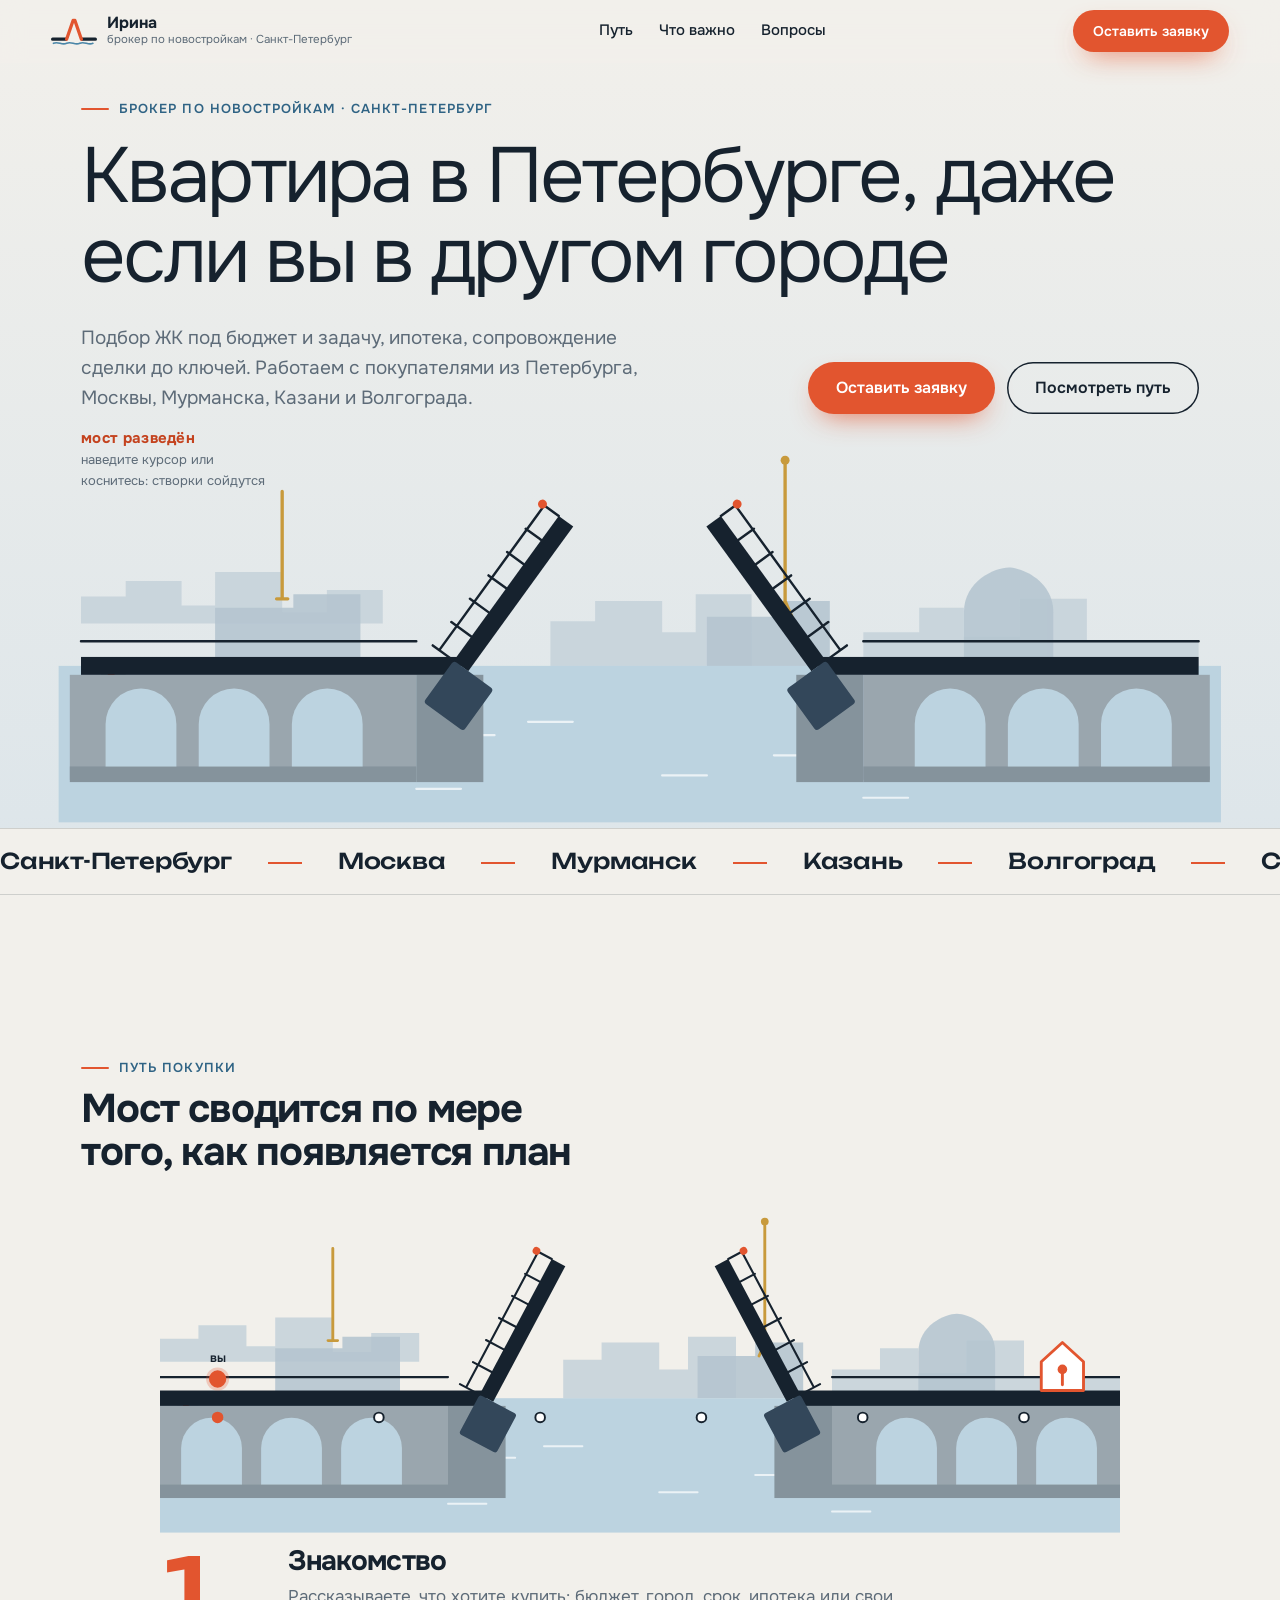
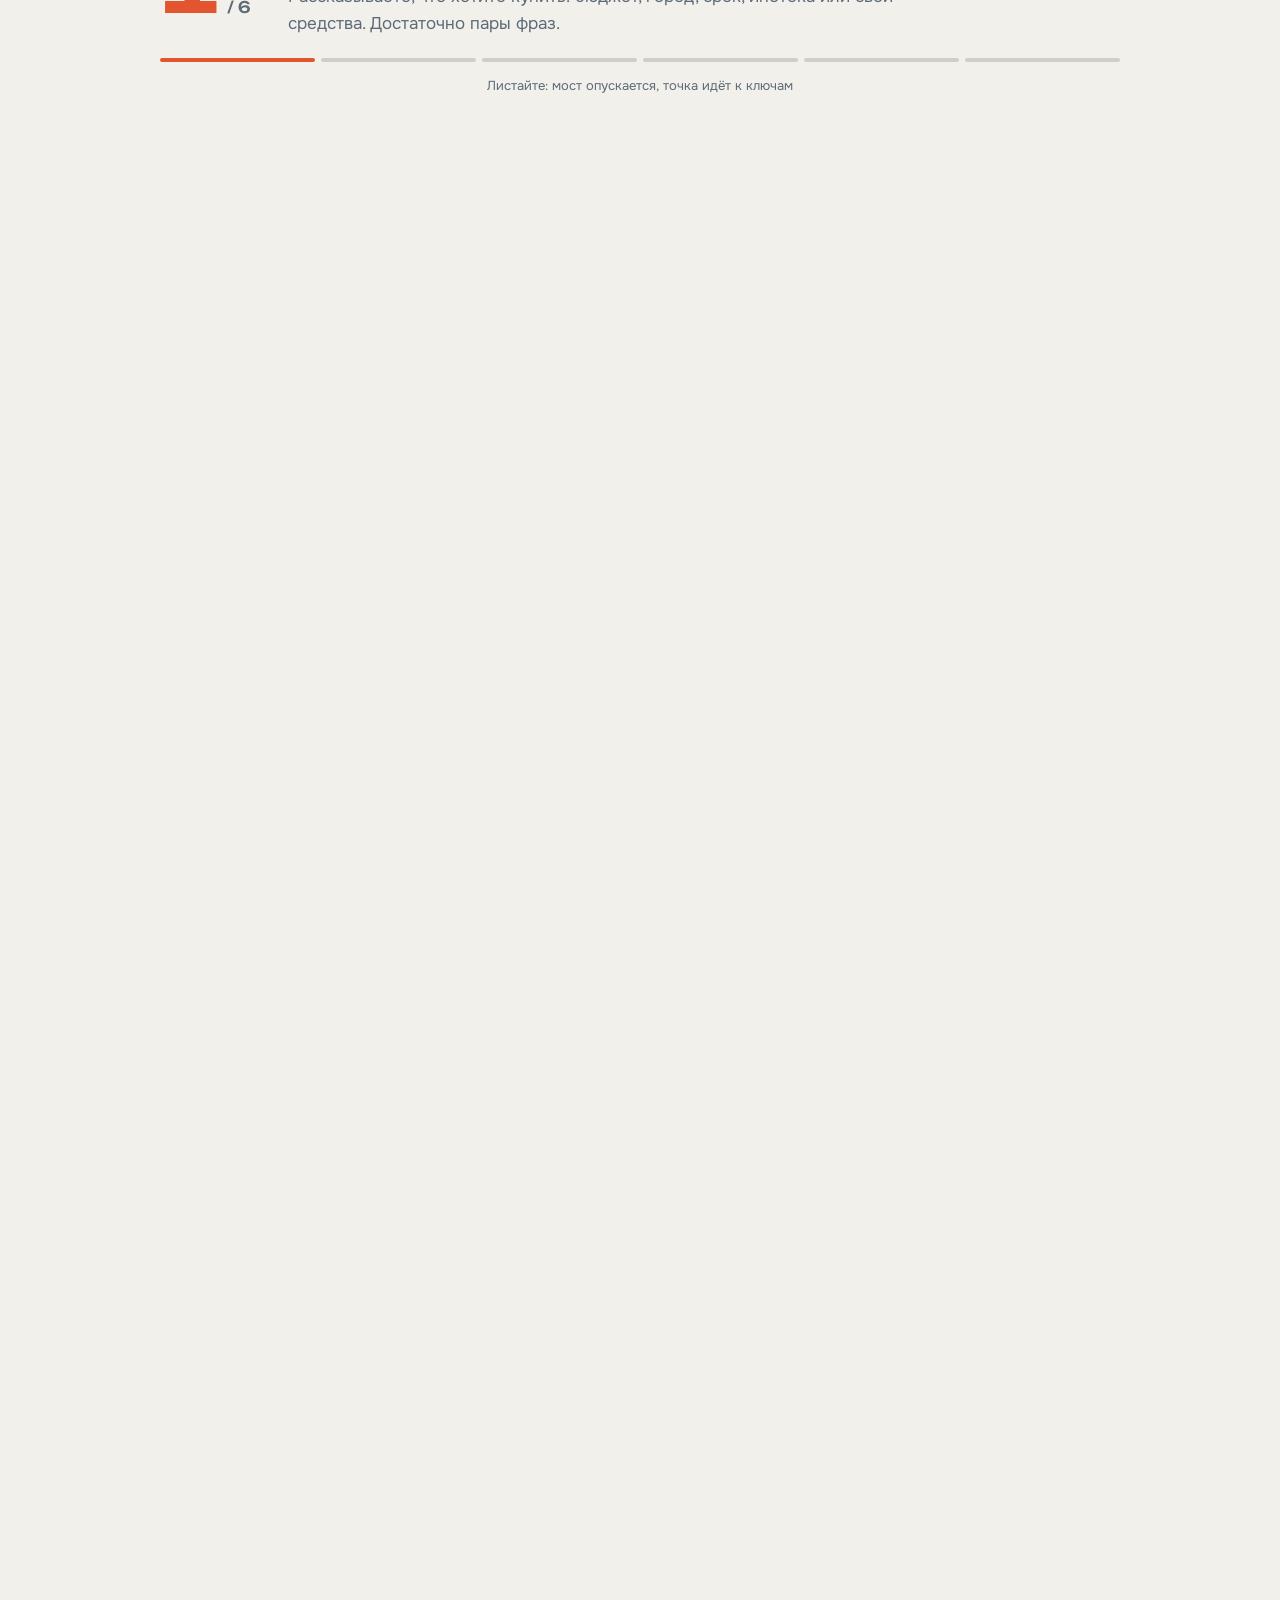
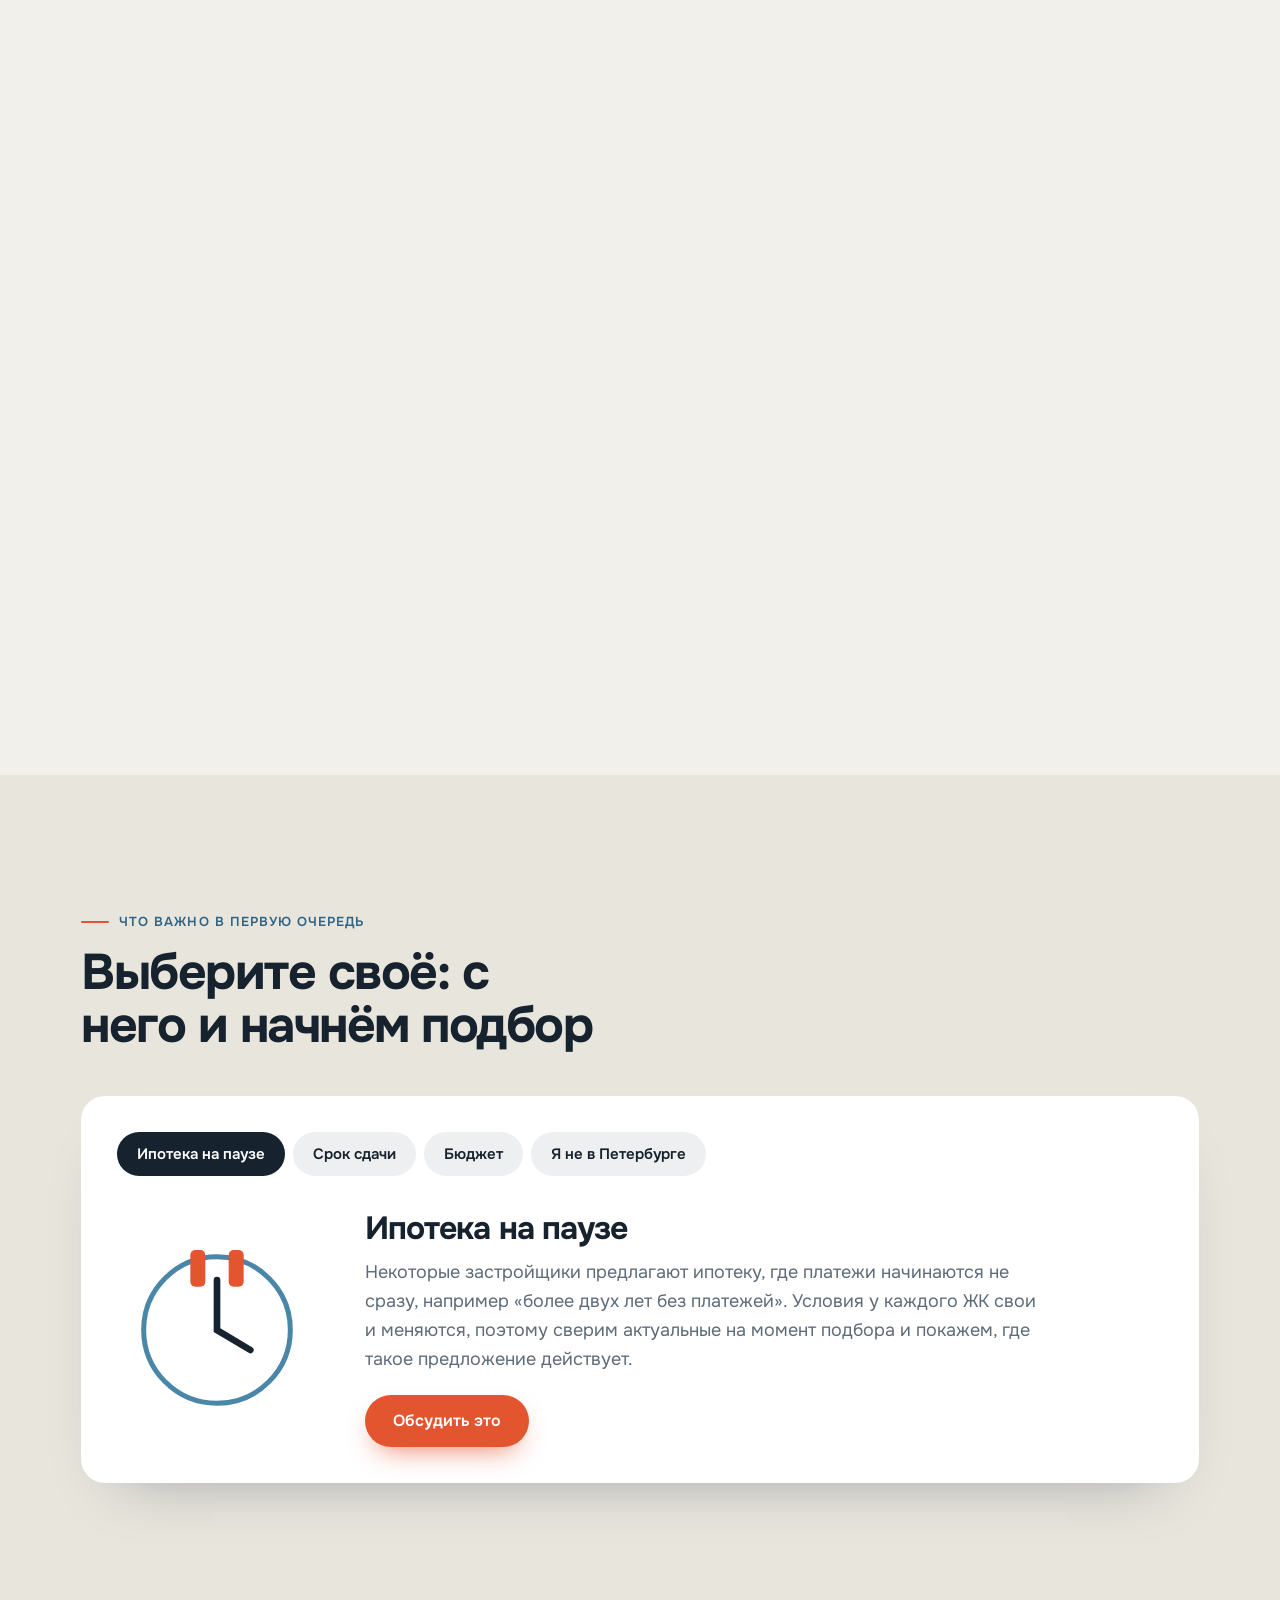
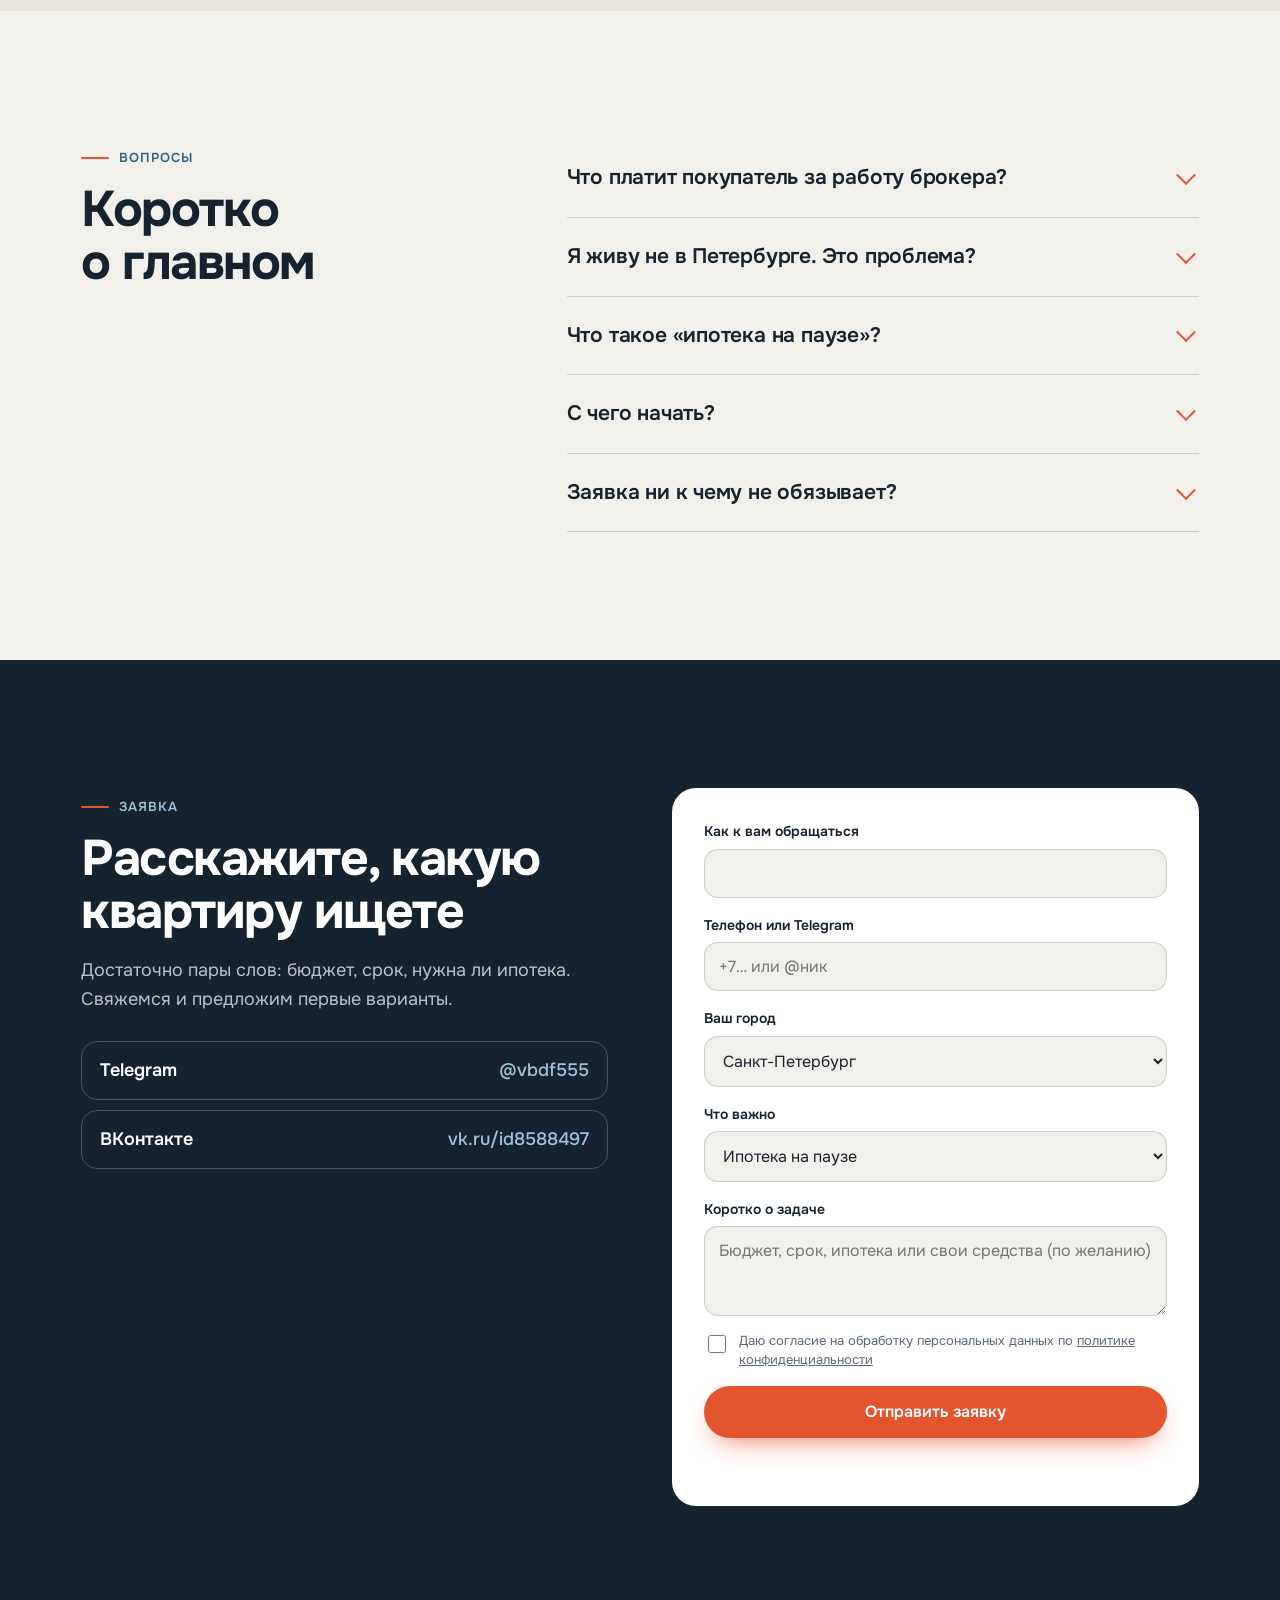
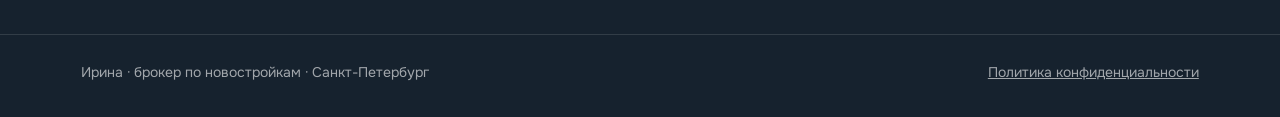
==== index.html @ a9c8e908 "Лендинг: брокер по новостройкам СПб, концепция разводного моста Co-Authored-By: Claude Sonnet 5.5 <n" ====
<!doctype html>
<html lang="ru">
<head>
<meta charset="utf-8">
<meta name="viewport" content="width=device-width, initial-scale=1">
<title>Новостройки Санкт-Петербурга: брокер для покупателей из любого города</title>
<meta name="description" content="Брокер по новостройкам Санкт-Петербурга. Подбор ЖК под бюджет и задачу, ипотека, сопровождение сделки до ключей. Для покупателей из Петербурга, Москвы, Мурманска, Казани и Волгограда.">
<meta property="og:type" content="website">
<meta property="og:title" content="Новостройка в Петербурге: мост от вашего города до ключей">
<meta property="og:description" content="Подбор ЖК, ипотека и сопровождение сделки для покупателей из любого города.">
<meta name="theme-color" content="#F2F0EB">
<link rel="icon" href="data:image/svg+xml,%3Csvg xmlns='http://www.w3.org/2000/svg' viewBox='0 0 64 64'%3E%3Crect width='64' height='64' rx='16' fill='%23F2F0EB'/%3E%3Cpath d='M6 44h14M44 44h14' stroke='%2316222E' stroke-width='5' stroke-linecap='round'/%3E%3Cpath d='M22 44L30 18M42 44L34 18' stroke='%23E2552F' stroke-width='5' stroke-linecap='round'/%3E%3C/svg%3E">
<link rel="preconnect" href="https://fonts.googleapis.com">
<link rel="preconnect" href="https://fonts.gstatic.com" crossorigin>
<link href="https://fonts.googleapis.com/css2?family=Onest:wght@300..800&family=Unbounded:wght@500..800&display=swap" rel="stylesheet">
<link rel="stylesheet" href="motion.css">
<link rel="stylesheet" href="styles.css">
<script src="motion.js" defer></script>
<script src="script.js" defer></script>
</head>
<body>
<a class="skip" href="#main">К содержимому</a>

<header class="bar" id="bar">
  <a class="logo" href="#top" aria-label="Наверх">
    <svg viewBox="0 0 56 36" aria-hidden="true"><path d="M2 28h16M38 28h16" stroke="#16222E" stroke-width="4" stroke-linecap="round"/><path d="M19 28L27 5M37 28L29 5" stroke="#E2552F" stroke-width="4" stroke-linecap="round"/><path d="M3 33c6-3 10 3 16 0s10 3 16 0 10 3 16 0" stroke="#4A86A8" stroke-width="2" fill="none" stroke-linecap="round"/></svg>
    <span>Ирина<small>брокер по новостройкам · Санкт-Петербург</small></span>
  </a>
  <nav class="nav" aria-label="Разделы">
    <a href="#path" data-roll>Путь</a>
    <a href="#pick" data-roll>Что важно</a>
    <a href="#faq" data-roll>Вопросы</a>
  </nav>
  <a class="btn btn--sm" href="#form" data-magnetic>Оставить заявку</a>
</header>

<main id="main">
<section class="hero" id="top">
  <div class="wrap">
    <span class="eyebrow">Брокер по новостройкам · Санкт-Петербург</span>
    <h1><span data-wave data-wave-min="360" data-wave-max="800" data-wave-radius="200">Квартира в Петербурге, даже если вы в другом городе</span></h1>
    <div class="hero__row">
      <p class="hero__sub">Подбор ЖК под бюджет и задачу, ипотека, сопровождение сделки до ключей. Работаем с покупателями из Петербурга, Москвы, Мурманска, Казани и Волгограда.</p>
      <div class="hero__cta">
        <a class="btn" href="#form" data-magnetic>Оставить заявку</a>
        <a class="btn btn--ghost" href="#path" data-magnetic>Посмотреть путь</a>
      </div>
    </div>
  </div>
  <figure class="stage wrap" id="heroFig">
    <svg id="heroBridge" viewBox="0 110 1000 360" role="img" aria-label="Разводной мост над Невой. Проведите курсором или коснитесь: створки сводятся."></svg>
    <figcaption><span id="heroCap">мост разведён</span><em>наведите курсор или коснитесь: створки сойдутся</em></figcaption>
  </figure>
  <div class="ticker" aria-hidden="true"><div class="ticker__t"><span>Санкт-Петербург</span><span>Москва</span><span>Мурманск</span><span>Казань</span><span>Волгоград</span><span>Санкт-Петербург</span><span>Москва</span><span>Мурманск</span><span>Казань</span><span>Волгоград</span><span>Санкт-Петербург</span><span>Москва</span><span>Мурманск</span><span>Казань</span><span>Волгоград</span></div></div>
</section>

<section class="scene" id="path" aria-labelledby="pathH">
  <div class="scene__pin">
    <div class="wrap scene__in">
      <div class="scene__top">
        <span class="eyebrow" data-scramble>Путь покупки</span>
        <h2 id="pathH">Мост сводится по мере того, как появляется план</h2>
      </div>
      <div class="scene__fig">
        <svg id="sceneBridge" viewBox="0 110 1000 360" role="img" aria-label="Разводной мост. По мере прокрутки створки опускаются, и точка переходит по мосту к дому на другом берегу."></svg>
      </div>
      <div class="scene__cap">
        <div class="scene__num"><b id="stN">1</b><span>/ 6</span></div>
        <div class="scene__txt" id="stTxt" aria-live="off">
          <h3 id="stT">Знакомство</h3>
          <p id="stP">Рассказываете, что хотите купить: бюджет, город, срок, ипотека или своими. Достаточно пары фраз.</p>
        </div>
        <div class="scene__bar" id="stBar" aria-hidden="true"><i></i><i></i><i></i><i></i><i></i><i></i></div>
      </div>
      <p class="scene__hint">Листайте: мост опускается, точка идёт к ключам</p>
    </div>
  </div>
  <ol class="sr" aria-label="Шаги по порядку">
    <li>Знакомство: бюджет, город, срок, ипотека или своими.</li>
    <li>Подбор ЖК под бюджет, срок сдачи и район.</li>
    <li>Условия: ипотека, предложения застройщиков, платёж.</li>
    <li>Бронирование выбранной квартиры.</li>
    <li>Сделка и регистрация.</li>
    <li>Ключи.</li>
  </ol>
</section>

<section class="sec pick" id="pick">
  <div class="wrap">
    <div class="sec__head" data-reveal>
      <span class="eyebrow">Что важно в первую очередь</span>
      <h2>Выберите своё: с него и начнём подбор</h2>
    </div>
    <div class="pick__box" data-reveal>
      <div class="pick__tabs" role="tablist" aria-label="Что важно">
        <button role="tab" data-k="ipo" aria-selected="true">Ипотека на паузе</button>
        <button role="tab" data-k="term" aria-selected="false">Срок сдачи</button>
        <button role="tab" data-k="budget" aria-selected="false">Бюджет</button>
        <button role="tab" data-k="city" aria-selected="false">Я не в Петербурге</button>
      </div>
      <div class="pick__body">
        <div class="pick__mark" aria-hidden="true"><svg viewBox="0 0 120 120" id="pickSvg"></svg></div>
        <div class="pick__txt">
          <h3 id="pkT"></h3>
          <p id="pkP"></p>
          <a class="btn" href="#form" id="pkBtn" data-magnetic>Обсудить это</a>
        </div>
      </div>
    </div>
  </div>
</section>

<section class="sec" id="faq">
  <div class="wrap faq">
    <div class="sec__head" data-reveal>
      <span class="eyebrow">Вопросы</span>
      <h2>Коротко о главном</h2>
    </div>
    <div class="faq__list" data-reveal>
      <details><summary>Что платит покупатель за работу брокера?</summary><p>Услуги брокера для покупателя не оплачиваются: за них платить не нужно.</p></details>
      <details><summary>Я живу не в Петербурге. Это проблема?</summary><p>Нет. Среди покупателей есть жители Москвы, Мурманска, Казани и Волгограда. Что можно сделать дистанционно, а что потребует поездки, обсудим при знакомстве.</p></details>
      <details><summary>Что такое «ипотека на паузе»?</summary><p>Предложение застройщика, при котором платежи по ипотеке начинаются не сразу, например «более двух лет без платежей». Условия у каждого ЖК свои и меняются, поэтому актуальные уточняем на момент подбора.</p></details>
      <details><summary>С чего начать?</summary><p>Оставьте заявку ниже или напишите в Telegram: бюджет, город, срок, нужна ли ипотека. Этого достаточно, чтобы предложить первые варианты.</p></details>
      <details><summary>Заявка ни к чему не обязывает?</summary><p>Нет. Это разговор о вашей задаче, а не договор.</p></details>
    </div>
  </div>
</section>

<section class="sec form" id="form">
  <div class="wrap form__box">
    <div data-reveal>
      <span class="eyebrow">Заявка</span>
      <h2 style="margin:14px 0 18px">Расскажите, какую квартиру ищете</h2>
      <p style="color:var(--mute)">Достаточно пары слов: бюджет, срок, нужна ли ипотека. Свяжемся и предложим первые варианты.</p>
      <ul class="links">
        <li><a href="https://t.me/vbdf555" target="_blank" rel="noopener">Telegram <span>@vbdf555</span></a></li>
        <li><a href="https://vk.ru/id8588497" target="_blank" rel="noopener">ВКонтакте <span>vk.ru/id8588497</span></a></li>
      </ul>
    </div>
    <form class="fm" id="leadForm" novalidate data-reveal>
      <label>Как к вам обращаться<input type="text" name="name" autocomplete="name" required></label>
      <label>Телефон или Telegram<input type="text" name="contact" autocomplete="tel" required placeholder="+7… или @ник"></label>
      <label>Ваш город
        <select name="city" id="city">
          <option>Санкт-Петербург</option><option>Москва</option><option>Мурманск</option><option>Казань</option><option>Волгоград</option><option>Другой город</option>
        </select>
      </label>
      <label>Что важно
        <select name="topic" id="topic">
          <option value="ipo">Ипотека на паузе</option>
          <option value="term">Срок сдачи</option>
          <option value="budget">Бюджет</option>
          <option value="city">Я не в Петербурге</option>
          <option value="other">Пока не знаю, нужен совет</option>
        </select>
      </label>
      <label>Коротко о задаче<textarea name="comment" placeholder="Бюджет, срок, ипотека или свои средства (по желанию)"></textarea></label>
      <input class="hp" type="text" name="_gotcha" tabindex="-1" autocomplete="off" aria-hidden="true">
      <label class="agree"><input type="checkbox" name="consent" id="consent"><span>Даю согласие на обработку персональных данных по <a href="privacy.html" target="_blank" rel="noopener">политике конфиденциальности</a></span></label>
      <button class="btn" type="submit" data-magnetic>Отправить заявку</button>
      <p class="fm__msg" id="msg" role="status" aria-live="polite"></p>
    </form>
  </div>
</section>
</main>

<footer>
  <div class="wrap">
    <span>Ирина · брокер по новостройкам · Санкт-Петербург</span>
    <span><a href="privacy.html">Политика конфиденциальности</a></span>
  </div>
</footer>
</body>
</html>
---- motion.css ----
/* motion-kit: токены и стили эффектов. Светлая тема. Цвета переопределять под бренд клиента. */
:root{
  /* пружины: "stiffness damping" (из designbookmark motion studies) */
  --spring-follow:900 50;
  --spring-settle:280 22;
  --spring-soft:260 24;
  --spring-lead:620 36;
  --spring-trail:190 19;
  --spring-pop:520 16;
  --spring-fade:420 32;
  --stagger:45;               /* мс между элементами */

  /* бренд: менять под клиента */
  --mk-bg:#fafaf7;
  --mk-surface:#fff;
  --mk-text:#16181d;
  --mk-muted:#6b7280;
  --mk-accent:#e4572e;
  --mk-on-accent:#fff;
  --mk-fill:rgba(22,24,29,.06);

  --mk-r-pill:999px;
  --mk-r-card:24px;
  --mk-ease-out:cubic-bezier(.22,1,.36,1);   /* для CSS-переходов, где пружина избыточна */
}

/* reveal: класс mk-reveal ставит JS, без JS элементы видны */
.mk-on .mk-reveal{opacity:0;transform:translate3d(0,22px,0);transition:opacity .7s var(--mk-ease-out),transform .8s var(--mk-ease-out);transition-delay:var(--d,0ms)}
.mk-on .mk-reveal.mk-in{opacity:1;transform:none}

/* magnetic: будем двигать только transform */
[data-magnetic]{will-change:transform}

/* roll: две копии буквы, верхняя уезжает, нижняя заезжает */
.mk-roll{display:inline-flex;overflow:hidden;line-height:1.15;vertical-align:bottom}
.mk-roll__c{display:inline-block;position:relative;height:1.15em;overflow:hidden}
.mk-roll__c>span{display:block;transition:transform .5s var(--mk-ease-out);transition-delay:calc(var(--i)*14ms)}
.mk-roll__c>span+span{position:absolute;inset:0;transform:translateY(110%)}
.mk-roll:hover .mk-roll__c>span:first-child,.mk-roll:focus-visible .mk-roll__c>span:first-child{transform:translateY(-110%)}
.mk-roll:hover .mk-roll__c>span+span,.mk-roll:focus-visible .mk-roll__c>span+span{transform:none}

/* pill: резиновый хайлайт */
.mk-pill{position:relative;display:inline-flex;gap:2px;padding:4px;border-radius:var(--mk-r-pill);background:var(--mk-fill)}
.mk-pill__hl{position:absolute;top:4px;bottom:4px;left:0;border-radius:var(--mk-r-pill);background:var(--mk-surface);box-shadow:0 1px 3px rgba(22,24,29,.12);pointer-events:none;will-change:transform,width}
.mk-pill [data-pill-item]{position:relative;z-index:1;padding:9px 18px;border:0;background:none;border-radius:var(--mk-r-pill);font:inherit;font-weight:500;color:var(--mk-muted);cursor:pointer;transition:color .2s}
.mk-pill [data-pill-item].is-active{color:var(--mk-text)}

@media (prefers-reduced-motion:reduce){
  .mk-on .mk-reveal{opacity:1;transform:none;transition:none}
  .mk-roll__c>span{transition:none}
}
---- styles.css ----
:root{
  --paper:#F2F0EB;--paper2:#E8E5DD;--fog:#DCE5EA;
  --ink:#16222E;--mute:#5D6B78;--river:#4A86A8;--river-d:#2F6384;--lamp:#E2552F;--lamp-d:#C4431F;--line:rgba(22,34,46,.16);--white:#fff;
  --ff-d:'Unbounded','Onest',system-ui,sans-serif;--ff-t:'Onest',system-ui,-apple-system,'Segoe UI',Arial,sans-serif;
  --r:24px;--gut:clamp(16px,4vw,56px);--max:1220px;
  --mk-bg:var(--paper);--mk-surface:#fff;--mk-text:var(--ink);--mk-muted:var(--mute);--mk-accent:var(--lamp);--mk-on-accent:#fff;--mk-fill:rgba(22,34,46,.07);
}
*{box-sizing:border-box}
html{scroll-behavior:auto;-webkit-text-size-adjust:100%}
body{margin:0;background:var(--paper);color:var(--ink);font:400 clamp(16px,1vw + 12px,18px)/1.6 var(--ff-t);overflow-x:hidden}
img,svg{max-width:100%}
a{color:inherit}
h1,h2,h3{font-family:var(--ff-t);font-weight:700;letter-spacing:-.03em;line-height:1.06;margin:0;text-wrap:balance;overflow-wrap:anywhere}
h2{font-size:clamp(27px,4.2vw,50px)}
p{margin:0}
.wrap{max-width:var(--max);margin:0 auto;padding:0 var(--gut)}
.eyebrow{font-size:13px;font-weight:600;letter-spacing:.08em;text-transform:uppercase;color:var(--river-d);display:inline-flex;gap:10px;align-items:center}
.eyebrow::before{content:'';width:28px;height:2px;background:var(--lamp);border-radius:2px}
.skip{position:absolute;left:-999px}.skip:focus{left:8px;top:8px;background:#fff;padding:8px 12px;z-index:99}
:focus-visible{outline:3px solid var(--river);outline-offset:3px;border-radius:6px}
.sr{position:absolute;width:1px;height:1px;overflow:hidden;clip:rect(0 0 0 0);white-space:nowrap}

.bar{position:fixed;inset:0 0 auto 0;z-index:50;display:flex;align-items:center;justify-content:space-between;gap:16px;padding:10px var(--gut);background:rgba(242,240,235,.88);backdrop-filter:blur(12px);-webkit-backdrop-filter:blur(12px);border-bottom:1px solid transparent;transition:border-color .3s}
.bar.show{border-color:var(--line)}
.logo{display:flex;align-items:center;gap:10px;text-decoration:none;line-height:1.1;min-width:0}
.logo svg{width:46px;height:30px;flex:none}
.logo span{font-weight:700;font-size:16px;letter-spacing:-.01em}
.logo small{display:block;font:400 11.5px/1.3 var(--ff-t);color:var(--mute);letter-spacing:0;margin-top:2px}
.nav{display:flex;gap:26px;font-weight:500;font-size:15px}
.nav a{text-decoration:none}
.btn{display:inline-flex;align-items:center;justify-content:center;gap:10px;min-height:52px;padding:0 28px;border:0;border-radius:99px;background:var(--lamp);color:#fff;font:600 16px/1 var(--ff-t);text-decoration:none;cursor:pointer;box-shadow:0 12px 28px -12px rgba(226,85,47,.85);transition:background .2s}
.btn:hover{background:var(--lamp-d)}
.btn--ghost{background:transparent;color:var(--ink);box-shadow:inset 0 0 0 1.5px var(--ink)}
.btn--ghost:hover{background:var(--ink);color:#fff}
.btn--sm{min-height:42px;padding:0 20px;font-size:14px}

/* hero */
.hero{padding:clamp(84px,10vh,110px) 0 0;position:relative;background:linear-gradient(180deg,var(--paper) 0%,var(--fog) 100%)}
.hero h1{font-size:clamp(34px,6.1vw,84px);margin:18px 0 0;font-weight:500;line-height:1.02;letter-spacing:-.04em;max-width:15em}
.hero__row{display:grid;grid-template-columns:1.2fr 1fr;gap:clamp(20px,4vw,56px);align-items:end;margin-top:26px}
.hero__sub{color:var(--mute);font-size:clamp(16px,1.1vw + 10px,19px);max-width:34em}
.hero__cta{display:flex;flex-wrap:wrap;gap:12px;justify-content:flex-end}
.stage{margin:6px auto 0;position:relative;touch-action:pan-y;padding-bottom:6px}
.stage svg{width:100%;height:auto;display:block;overflow:visible}
.stage figcaption{position:absolute;left:var(--gut);top:6px;font-size:13px;color:var(--mute);max-width:15em}
.stage figcaption span{display:block;font-weight:700;font-size:15px;color:var(--lamp-d);letter-spacing:.02em}
.stage figcaption em{font-style:normal}
.ticker{border-block:1px solid var(--line);overflow:hidden;white-space:nowrap;background:var(--paper)}
.ticker__t{display:inline-flex;gap:36px;padding:15px 0;animation:tick 40s linear infinite;font-family:var(--ff-d);font-weight:500;font-size:clamp(15px,1.7vw,22px);letter-spacing:-.01em}
.ticker__t span::after{content:'';display:inline-block;width:34px;height:2px;margin-left:36px;vertical-align:middle;background:var(--lamp)}
@keyframes tick{to{transform:translateX(-33.3333%)}}

/* bridge svg */
.sky{fill:none}
.skyline{fill:#C5D2DA;opacity:.85}
.skyline--b{fill:#B3C4CF}
.spire{fill:none;stroke:#C89A3C;stroke-width:3;stroke-linecap:round}
.water{fill:#BCD3E0}
.wave{fill:none;stroke:#fff;stroke-width:2;stroke-linecap:round;stroke-dasharray:40 90;opacity:.7;animation:wv 9s linear infinite}
.wave:nth-of-type(2n){animation-duration:13s;animation-direction:reverse}
@keyframes wv{to{stroke-dashoffset:-260}}
.stone{fill:#9AA6AE}.stone2{fill:#85939C}
.arch{fill:#BCD3E0}
.deck{fill:var(--ink)}
.truss{stroke:var(--ink);stroke-width:2.2;fill:none;stroke-linecap:round}
.cw{fill:#33475A}
.lampd{fill:var(--lamp)}
.boat{animation:sail 38s linear infinite}
@keyframes sail{from{transform:translateX(-140px)}to{transform:translateX(1160px)}}
.tick-d{fill:#fff;stroke:var(--ink);stroke-width:2}
.tick-d.on{fill:var(--lamp);stroke:var(--lamp)}
.you text{font:600 13px var(--ff-t);fill:var(--ink)}
.pulse{fill:var(--lamp);opacity:.25;transform-box:fill-box;transform-origin:center;animation:pl 2.4s ease-out infinite}
@keyframes pl{from{transform:scale(.6);opacity:.45}to{transform:scale(2.2);opacity:0}}

/* scene */
.scene{height:520vh;position:relative}
.scene__pin{position:sticky;top:0;height:100vh;height:100svh;display:flex;align-items:center;padding-top:56px}
.scene__in{display:flex;flex-direction:column;gap:clamp(8px,1.6vh,18px);width:100%;max-height:100%}
.scene__top h2{margin-top:10px;font-size:clamp(22px,3.3vw,40px);max-width:20em}
.scene__fig{width:100%;max-width:960px;margin:0 auto}
.scene__fig svg{width:100%;height:auto;max-height:42vh;display:block}
.scene__cap{display:grid;grid-template-columns:auto 1fr;gap:6px clamp(16px,3vw,40px);align-items:start;max-width:960px;margin:0 auto;width:100%}
.scene__num{font-family:var(--ff-d);font-weight:700;font-size:clamp(40px,6vw,76px);line-height:1;color:var(--lamp);display:flex;align-items:baseline;gap:8px;font-variant-numeric:tabular-nums}
.scene__num span{font-size:16px;color:var(--mute);font-weight:500}
.scene__txt{min-height:5.8em;transition:opacity .25s,transform .25s}
.scene__txt.sw{opacity:0;transform:translateY(8px)}
.scene__txt h3{font-size:clamp(20px,2.3vw,28px);margin-bottom:6px}
.scene__txt p{color:var(--mute);max-width:36em;font-size:clamp(15px,1vw + 10px,17px)}
.scene__bar{grid-column:1/-1;display:grid;grid-template-columns:repeat(6,1fr);gap:6px}
.scene__bar i{height:4px;border-radius:4px;background:var(--line);transition:background .3s}
.scene__bar i.on{background:var(--lamp)}
.scene__hint{text-align:center;font-size:13px;color:var(--mute)}
.scene.static{height:auto}.scene.static .scene__pin{position:static;height:auto;padding:80px 0}

/* sections */
.sec{padding:clamp(64px,10vw,130px) 0}
.sec__head{margin-bottom:clamp(24px,4vw,44px)}
.sec__head h2{margin-top:14px;max-width:18em}
.pick{background:var(--paper2)}
.pick__box{background:#fff;border-radius:var(--r);padding:clamp(18px,3vw,36px);box-shadow:0 30px 60px -40px rgba(22,34,46,.4)}
.pick__tabs{display:flex;flex-wrap:wrap;gap:8px}
.pick__tabs button{font:600 15px var(--ff-t);padding:12px 20px;border-radius:99px;border:0;background:var(--mk-fill);color:var(--ink);cursor:pointer;min-height:44px}
.pick__tabs button{transition:background .25s,color .25s}.pick__tabs button:hover{background:rgba(22,34,46,.13)}.pick__tabs button[aria-selected="true"]{color:#fff;background:var(--ink)}
.pick__body{display:grid;grid-template-columns:200px 1fr;gap:clamp(18px,4vw,48px);align-items:center;margin-top:clamp(20px,3vw,36px)}
.pick__mark svg{width:100%;height:auto;display:block}
.pick__txt h3{font-size:clamp(22px,2.6vw,32px);margin-bottom:12px}
.pick__txt p{color:var(--mute);max-width:38em;margin-bottom:22px}
.pick__txt.sw{animation:swp .5s var(--mk-ease-out,ease)}
@keyframes swp{from{opacity:0;transform:translateY(10px)}to{opacity:1;transform:none}}
.faq{display:grid;grid-template-columns:.8fr 1.2fr;gap:clamp(20px,5vw,72px)}
.faq__list details{border-bottom:1px solid var(--line);padding:6px 0}
.faq__list summary{cursor:pointer;font-weight:600;font-size:clamp(17px,1.3vw + 10px,21px);padding:16px 36px 16px 0;list-style:none;position:relative;letter-spacing:-.01em}
.faq__list summary::-webkit-details-marker{display:none}
.faq__list summary::after{content:'';position:absolute;right:6px;top:50%;width:12px;height:12px;border-right:2.5px solid var(--lamp);border-bottom:2.5px solid var(--lamp);transform:translateY(-70%) rotate(45deg);transition:transform .3s}
.faq__list details[open] summary::after{transform:translateY(-30%) rotate(-135deg)}
.faq__list p{color:var(--mute);padding:0 0 18px;max-width:38em}
.form{background:var(--ink);color:#fff;position:relative}
.form .eyebrow{color:#9CC4DB}
.form__box{display:grid;grid-template-columns:1fr 1fr;gap:clamp(24px,5vw,72px);align-items:start}
.form h2{color:#fff}
.form p{color:rgba(255,255,255,.72)!important}
.links{list-style:none;margin:28px 0 0;padding:0;display:grid;gap:10px}
.links a{display:flex;justify-content:space-between;gap:12px;padding:14px 18px;border:1px solid rgba(255,255,255,.22);border-radius:16px;text-decoration:none;font-weight:600;transition:background .2s}
.links a:hover{background:rgba(255,255,255,.08)}
.links span{color:#9CC4DB;font-weight:500;overflow-wrap:anywhere}
.fm{background:#fff;color:var(--ink);border-radius:var(--r);padding:clamp(18px,3vw,32px);display:grid;gap:16px}
.fm label{display:grid;gap:6px;font-weight:600;font-size:14px}
.fm input[type=text],.fm select,.fm textarea{font:400 16px var(--ff-t);padding:13px 14px;border:1.5px solid var(--line);border-radius:14px;background:var(--paper);color:var(--ink);width:100%;min-height:48px}
.fm textarea{min-height:90px;resize:vertical}
.fm input:focus,.fm select:focus,.fm textarea:focus{outline:3px solid rgba(74,134,168,.45);border-color:var(--river)}
.hp{position:absolute;left:-9999px;opacity:0;height:0;width:0}
.fm .agree{display:flex;gap:10px;align-items:flex-start;font-weight:400;font-size:13px;color:var(--mute);line-height:1.45}
.fm .agree input{margin-top:3px;width:18px;height:18px;flex:none;accent-color:var(--lamp)}
.fm__msg{font-size:14px;color:var(--river-d);min-height:1.4em}
.fm__msg a{color:var(--lamp-d);font-weight:600}
footer{background:var(--ink);color:rgba(255,255,255,.6);padding:26px 0 34px;font-size:14px;border-top:1px solid rgba(255,255,255,.12)}
footer .wrap{display:flex;flex-wrap:wrap;gap:12px;justify-content:space-between}

@media (max-width:860px){
  .nav{display:none}
  .hero__row{grid-template-columns:1fr}
  .hero__cta{justify-content:flex-start}
  .stage figcaption{position:static;padding:10px var(--gut) 0;max-width:none}
  .faq,.form__box{grid-template-columns:1fr}
  .pick__body{grid-template-columns:1fr}
  .pick__mark{max-width:110px}
  .logo small{display:none}
  .scene__fig svg{max-height:34vh}
  .scene__cap{grid-template-columns:1fr}
  .scene__num{font-size:34px}
  .scene__hint{display:none}
}
@media (max-width:480px){.btn{padding:0 20px}.bar .btn--sm{padding:0 14px}}
@media (prefers-reduced-motion:reduce){
  .ticker__t,.wave,.boat,.pulse{animation:none}
}
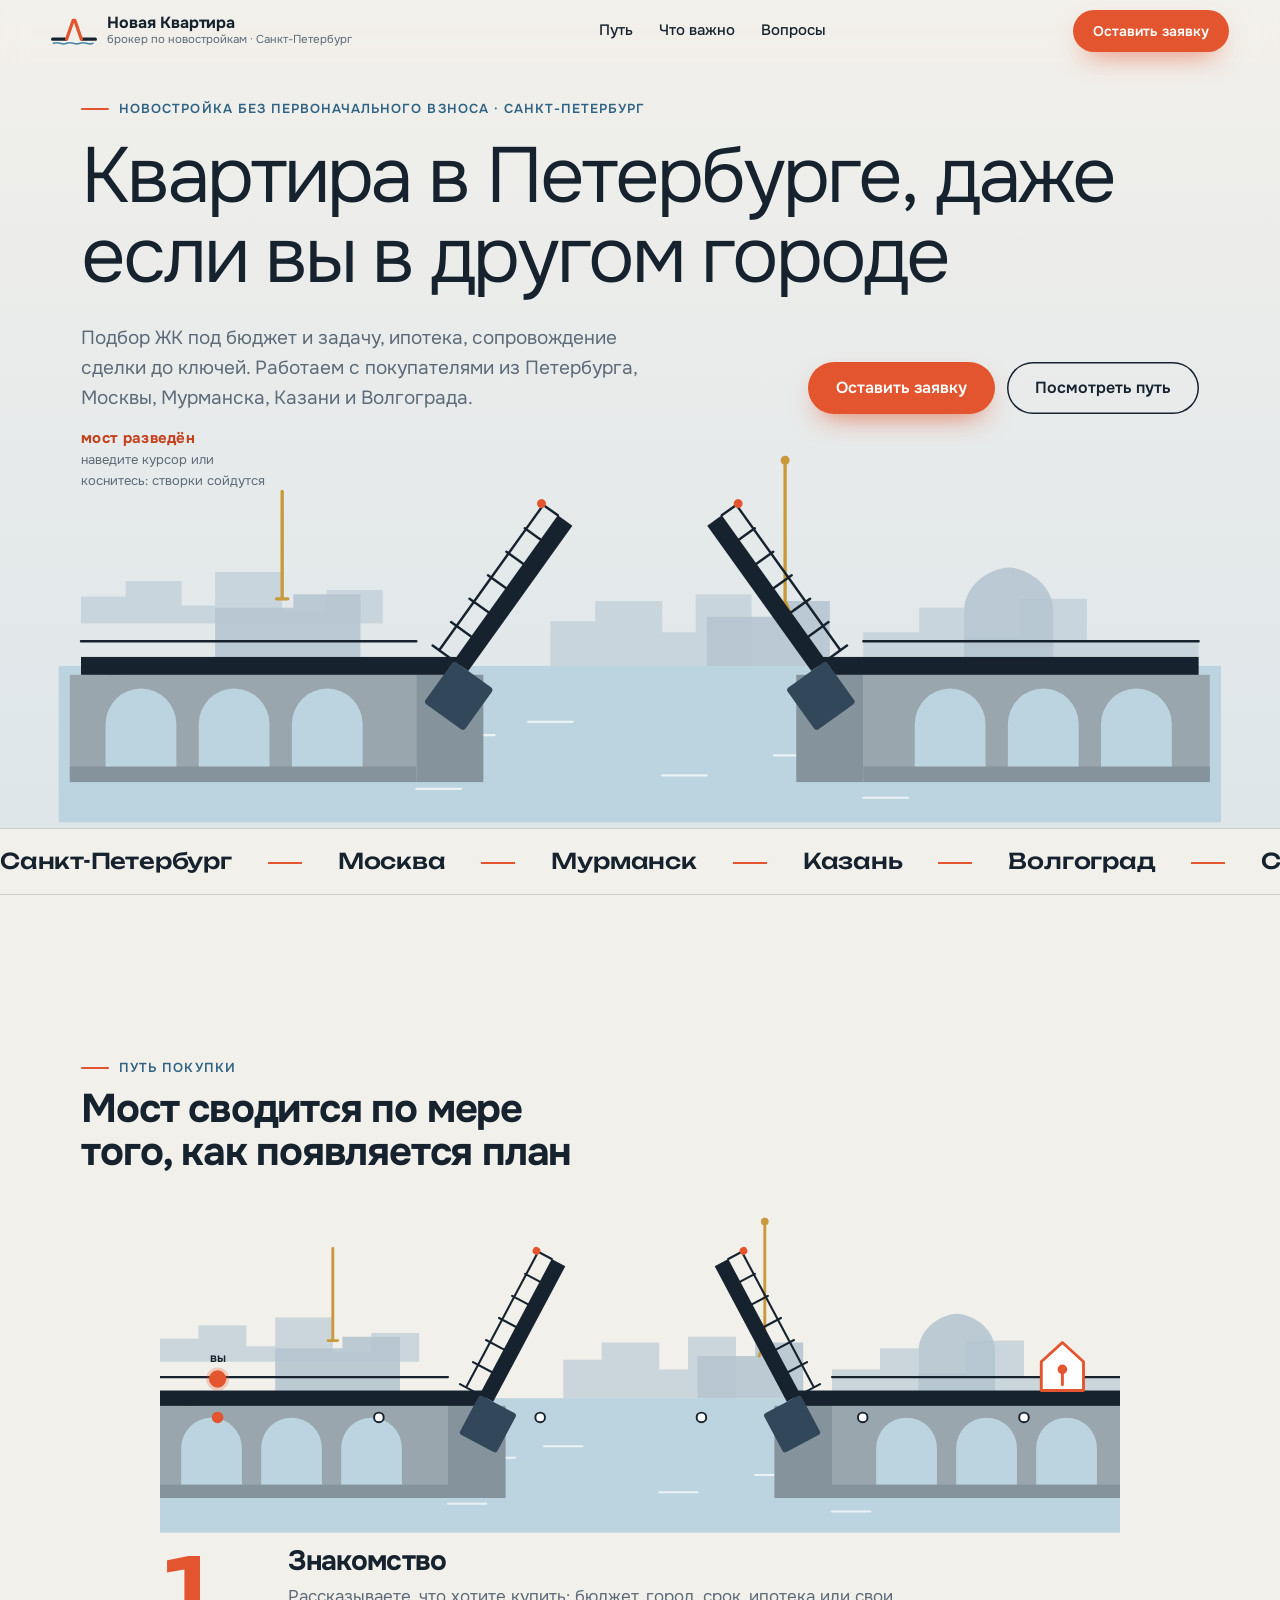
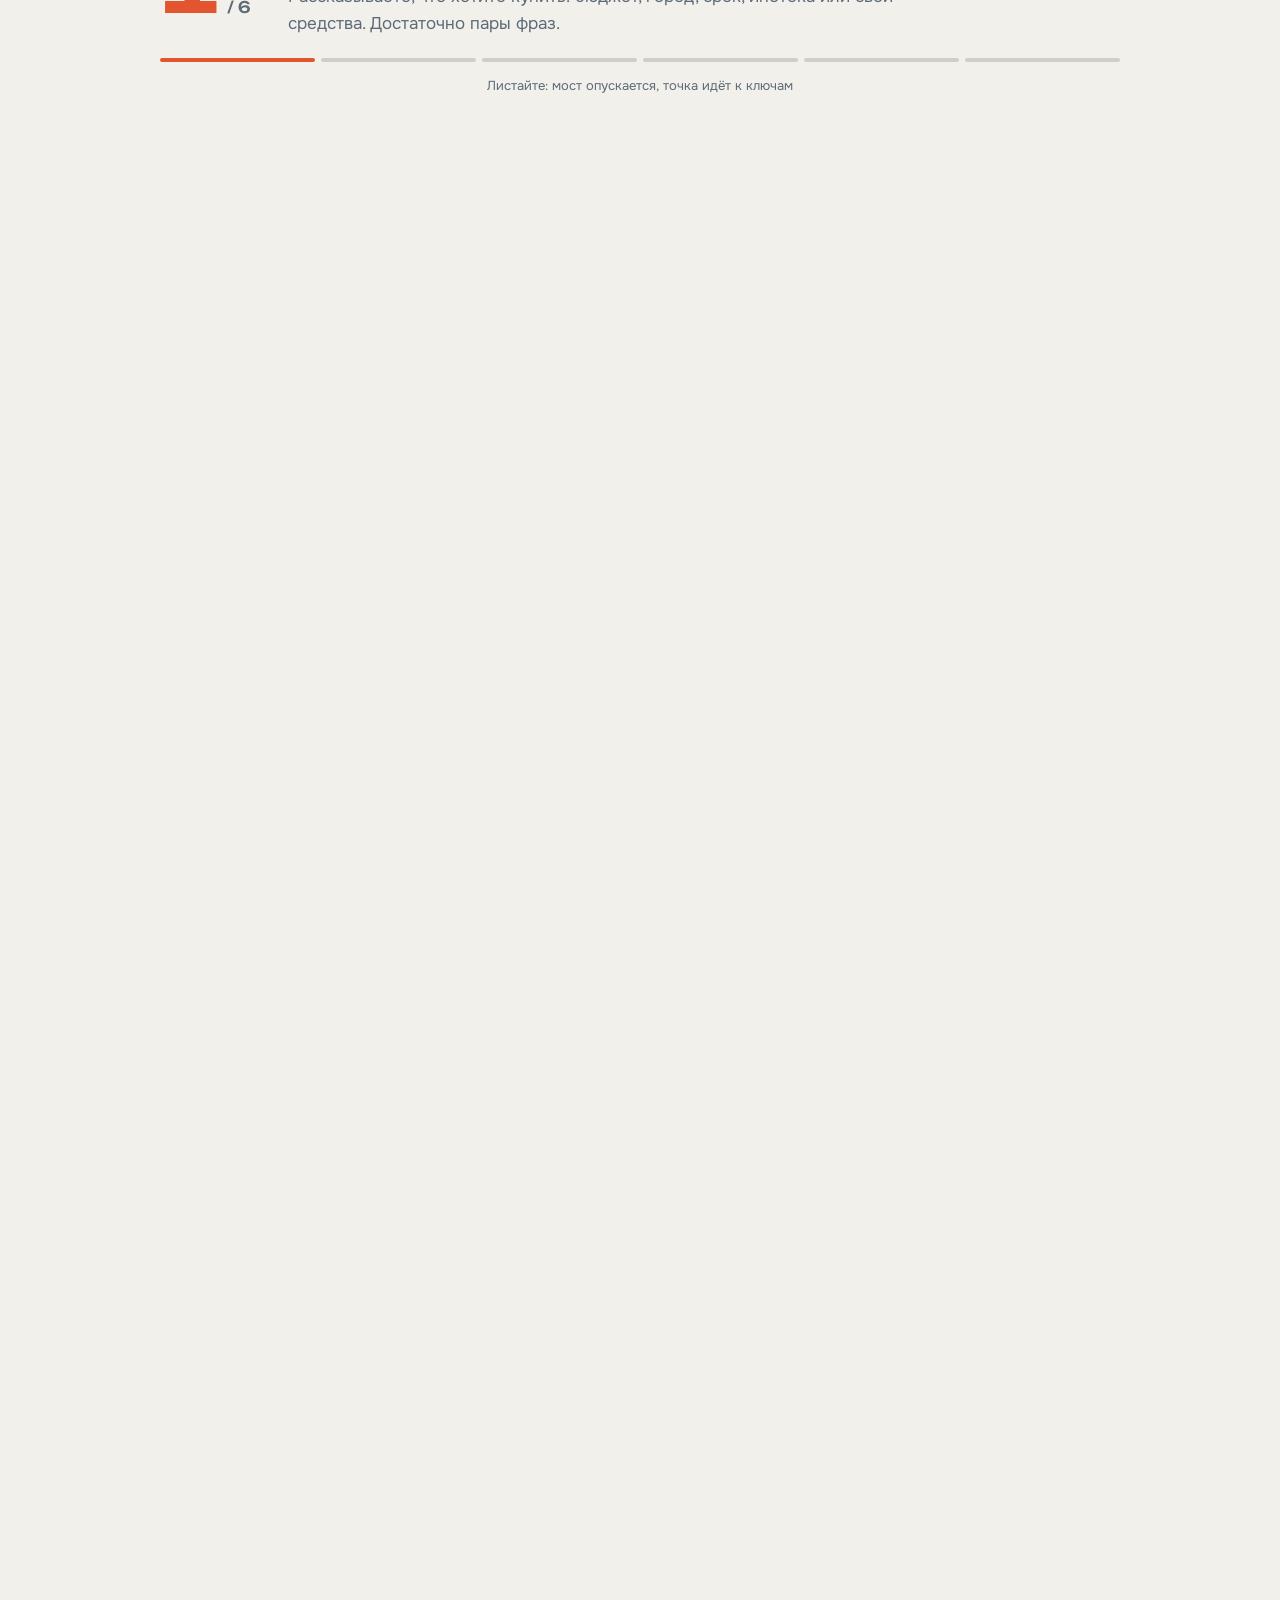
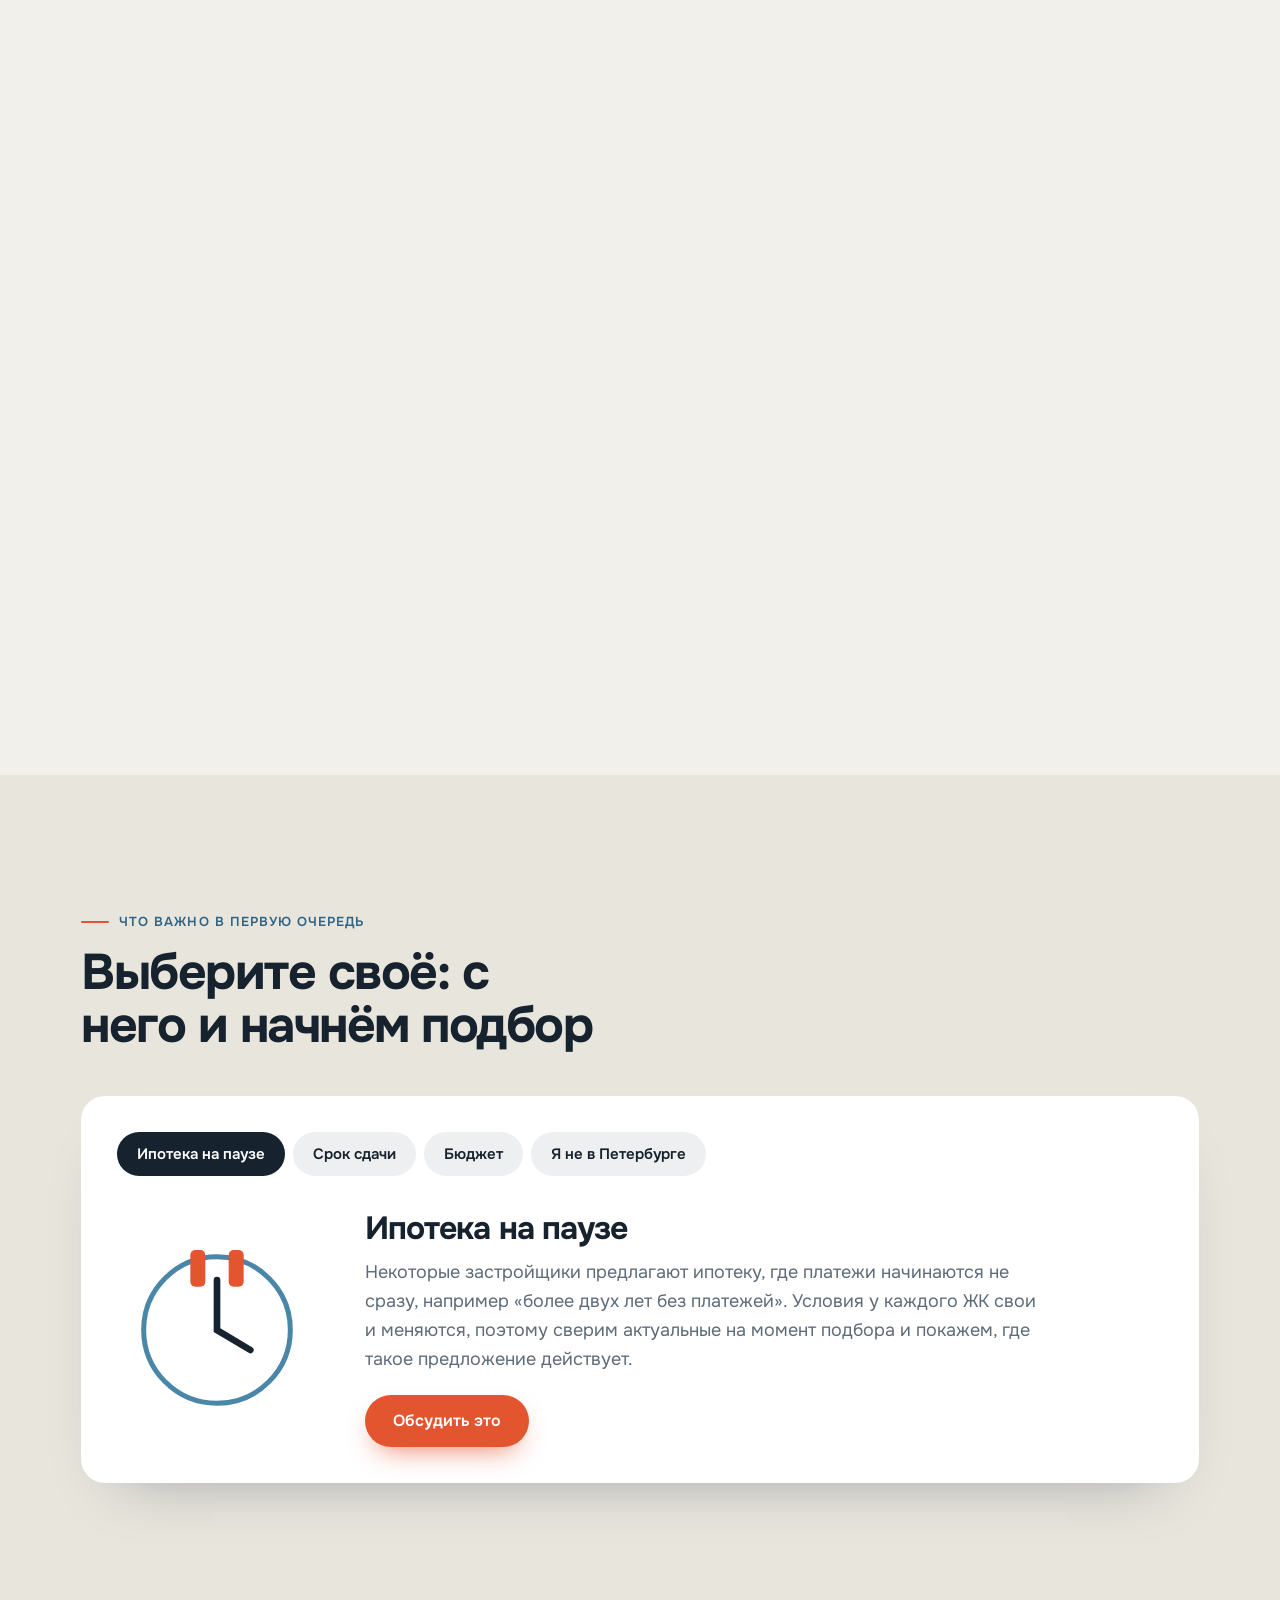
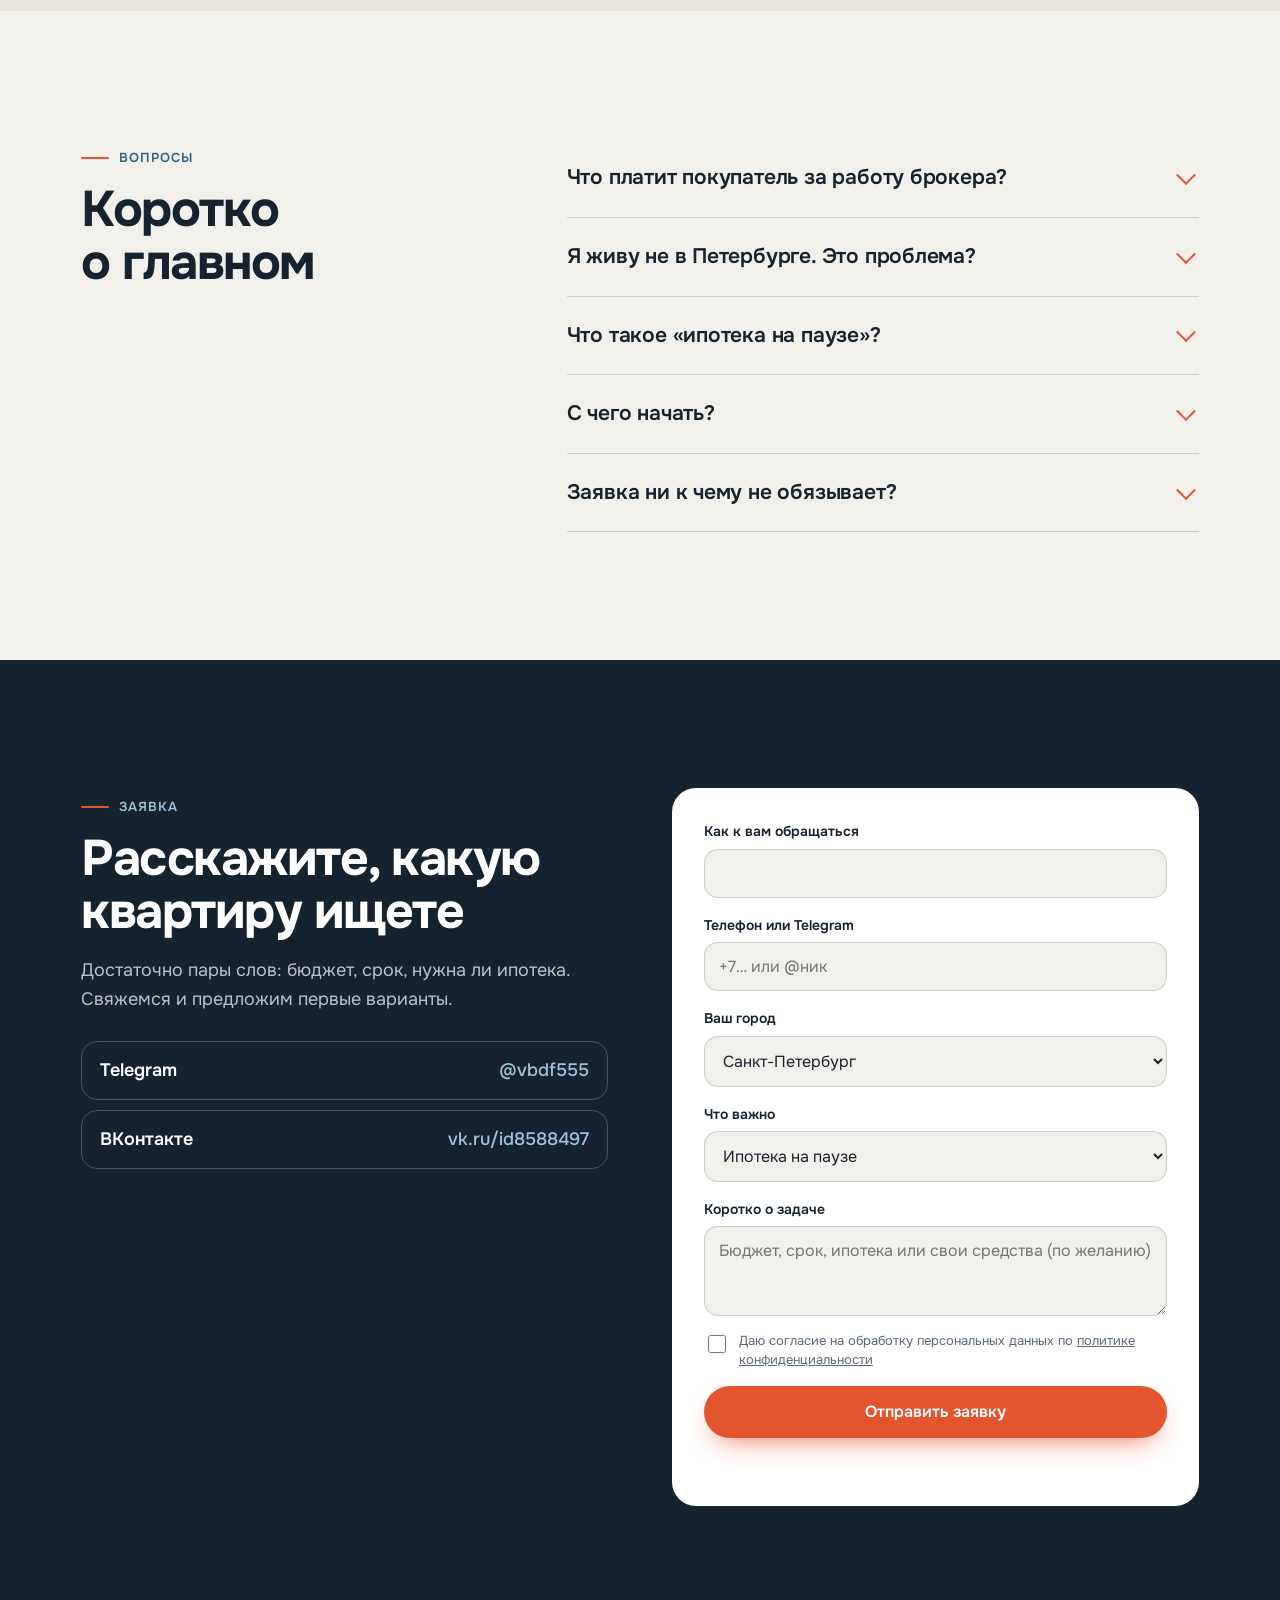
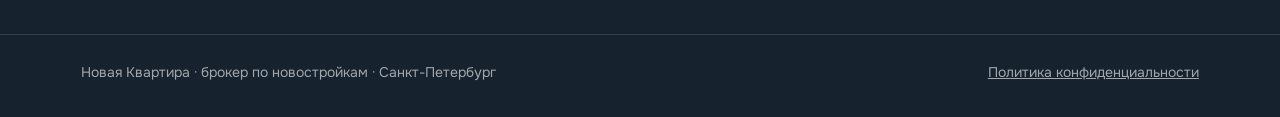
==== commit 1c155c66: "Name: Новая Квартира; hero eyebrow without down payment Co-Authored-By: Claude Sonnet 5.5 <noreply@a" ====
--- a/index.html
+++ b/index.html
@@ -24,7 +24,7 @@
 <header class="bar" id="bar">
   <a class="logo" href="#top" aria-label="Наверх">
     <svg viewBox="0 0 56 36" aria-hidden="true"><path d="M2 28h16M38 28h16" stroke="#16222E" stroke-width="4" stroke-linecap="round"/><path d="M19 28L27 5M37 28L29 5" stroke="#E2552F" stroke-width="4" stroke-linecap="round"/><path d="M3 33c6-3 10 3 16 0s10 3 16 0 10 3 16 0" stroke="#4A86A8" stroke-width="2" fill="none" stroke-linecap="round"/></svg>
-    <span>Ирина<small>брокер по новостройкам · Санкт-Петербург</small></span>
+    <span>Новая Квартира<small>брокер по новостройкам · Санкт-Петербург</small></span>
   </a>
   <nav class="nav" aria-label="Разделы">
     <a href="#path" data-roll>Путь</a>
@@ -37,7 +37,7 @@
 <main id="main">
 <section class="hero" id="top">
   <div class="wrap">
-    <span class="eyebrow">Брокер по новостройкам · Санкт-Петербург</span>
+    <span class="eyebrow">Новостройка без первоначального взноса · Санкт-Петербург</span>
     <h1><span data-wave data-wave-min="360" data-wave-max="800" data-wave-radius="200">Квартира в Петербурге, даже если вы в другом городе</span></h1>
     <div class="hero__row">
       <p class="hero__sub">Подбор ЖК под бюджет и задачу, ипотека, сопровождение сделки до ключей. Работаем с покупателями из Петербурга, Москвы, Мурманска, Казани и Волгограда.</p>
@@ -166,7 +166,7 @@
 
 <footer>
   <div class="wrap">
-    <span>Ирина · брокер по новостройкам · Санкт-Петербург</span>
+    <span>Новая Квартира · брокер по новостройкам · Санкт-Петербург</span>
     <span><a href="privacy.html">Политика конфиденциальности</a></span>
   </div>
 </footer>
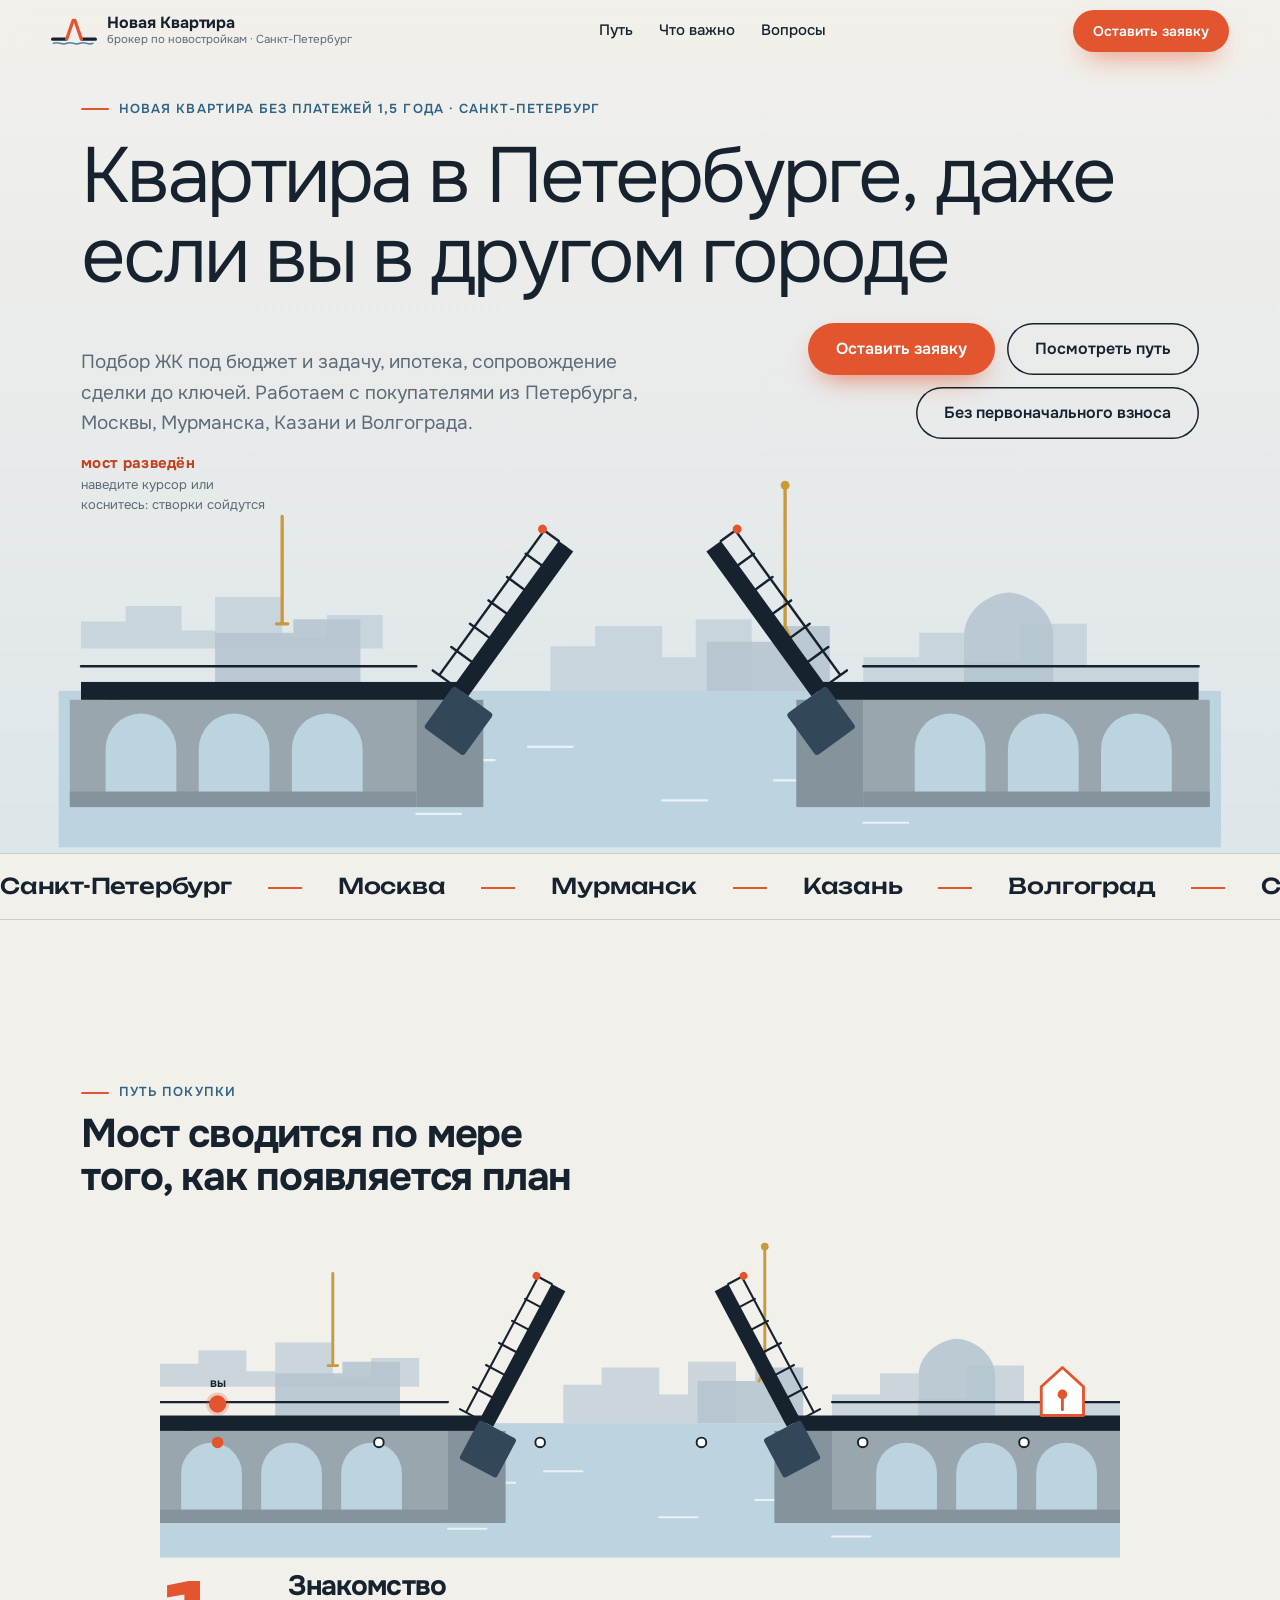
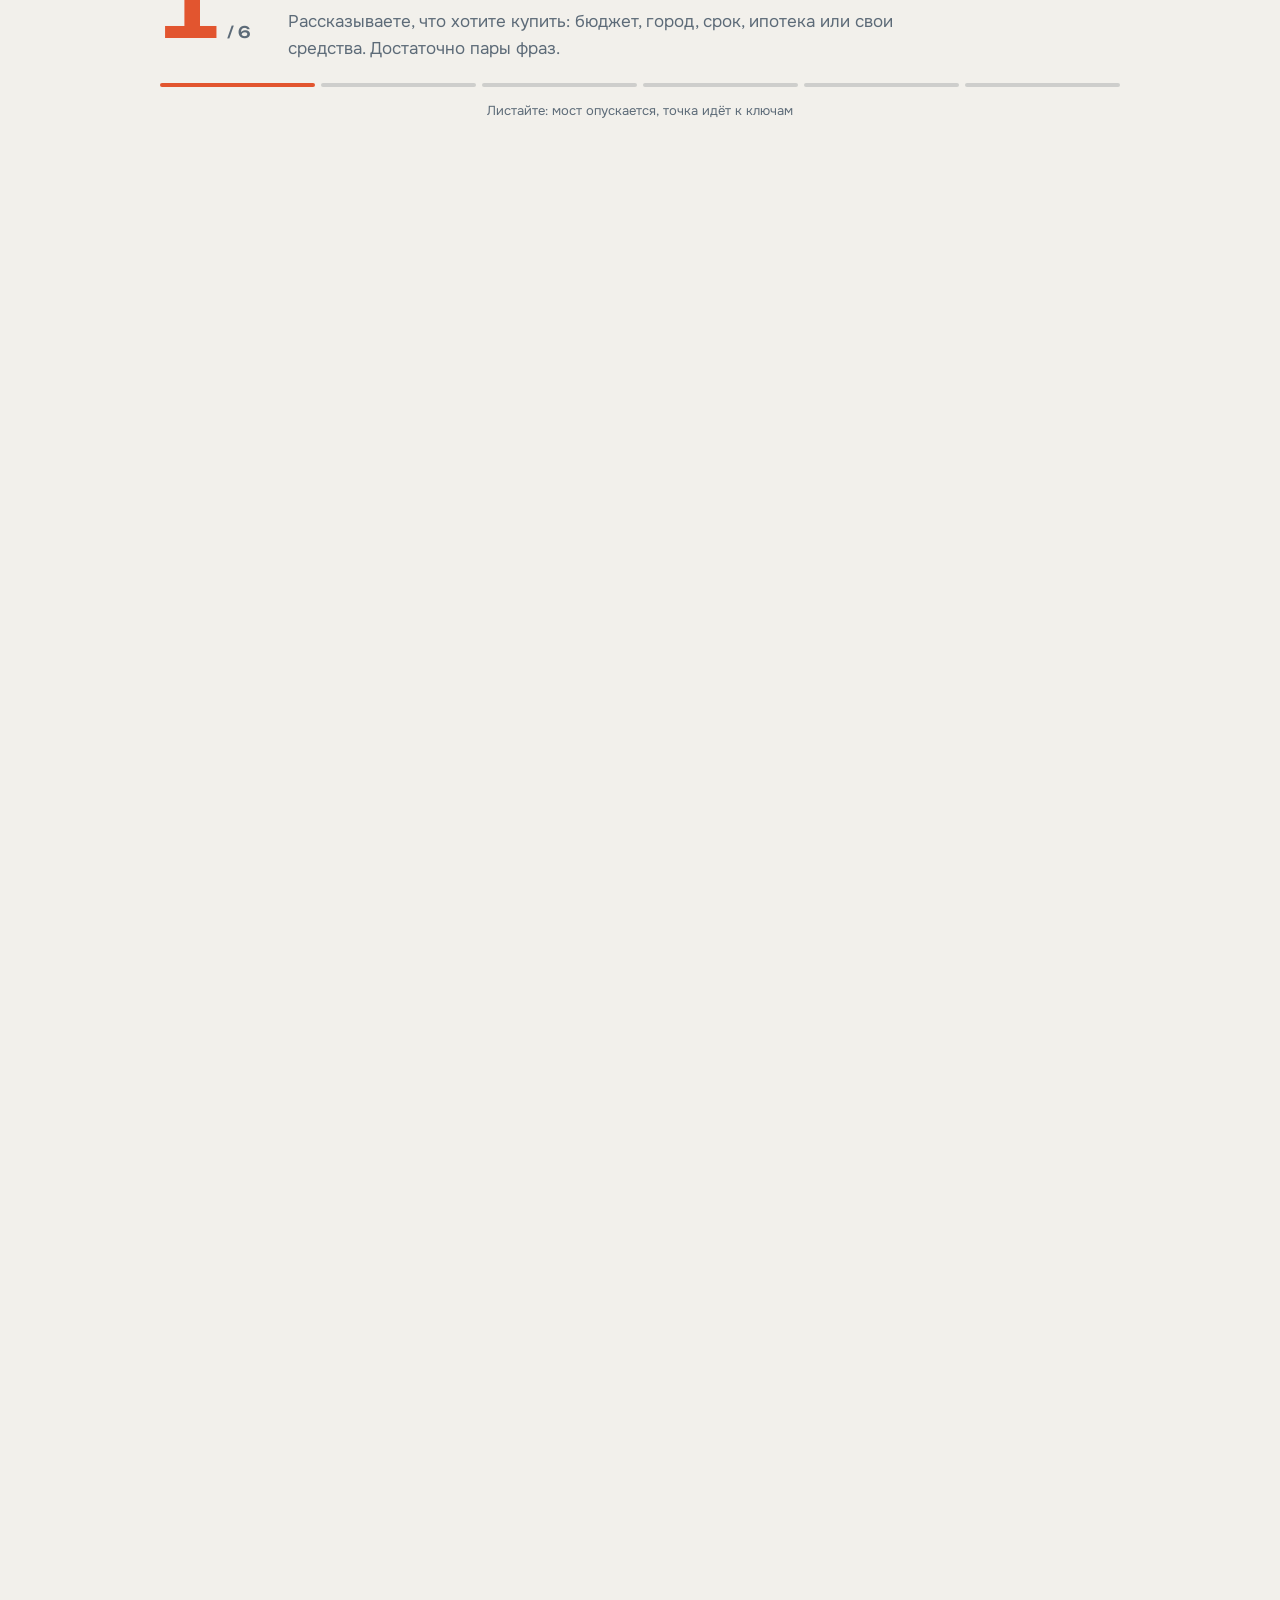
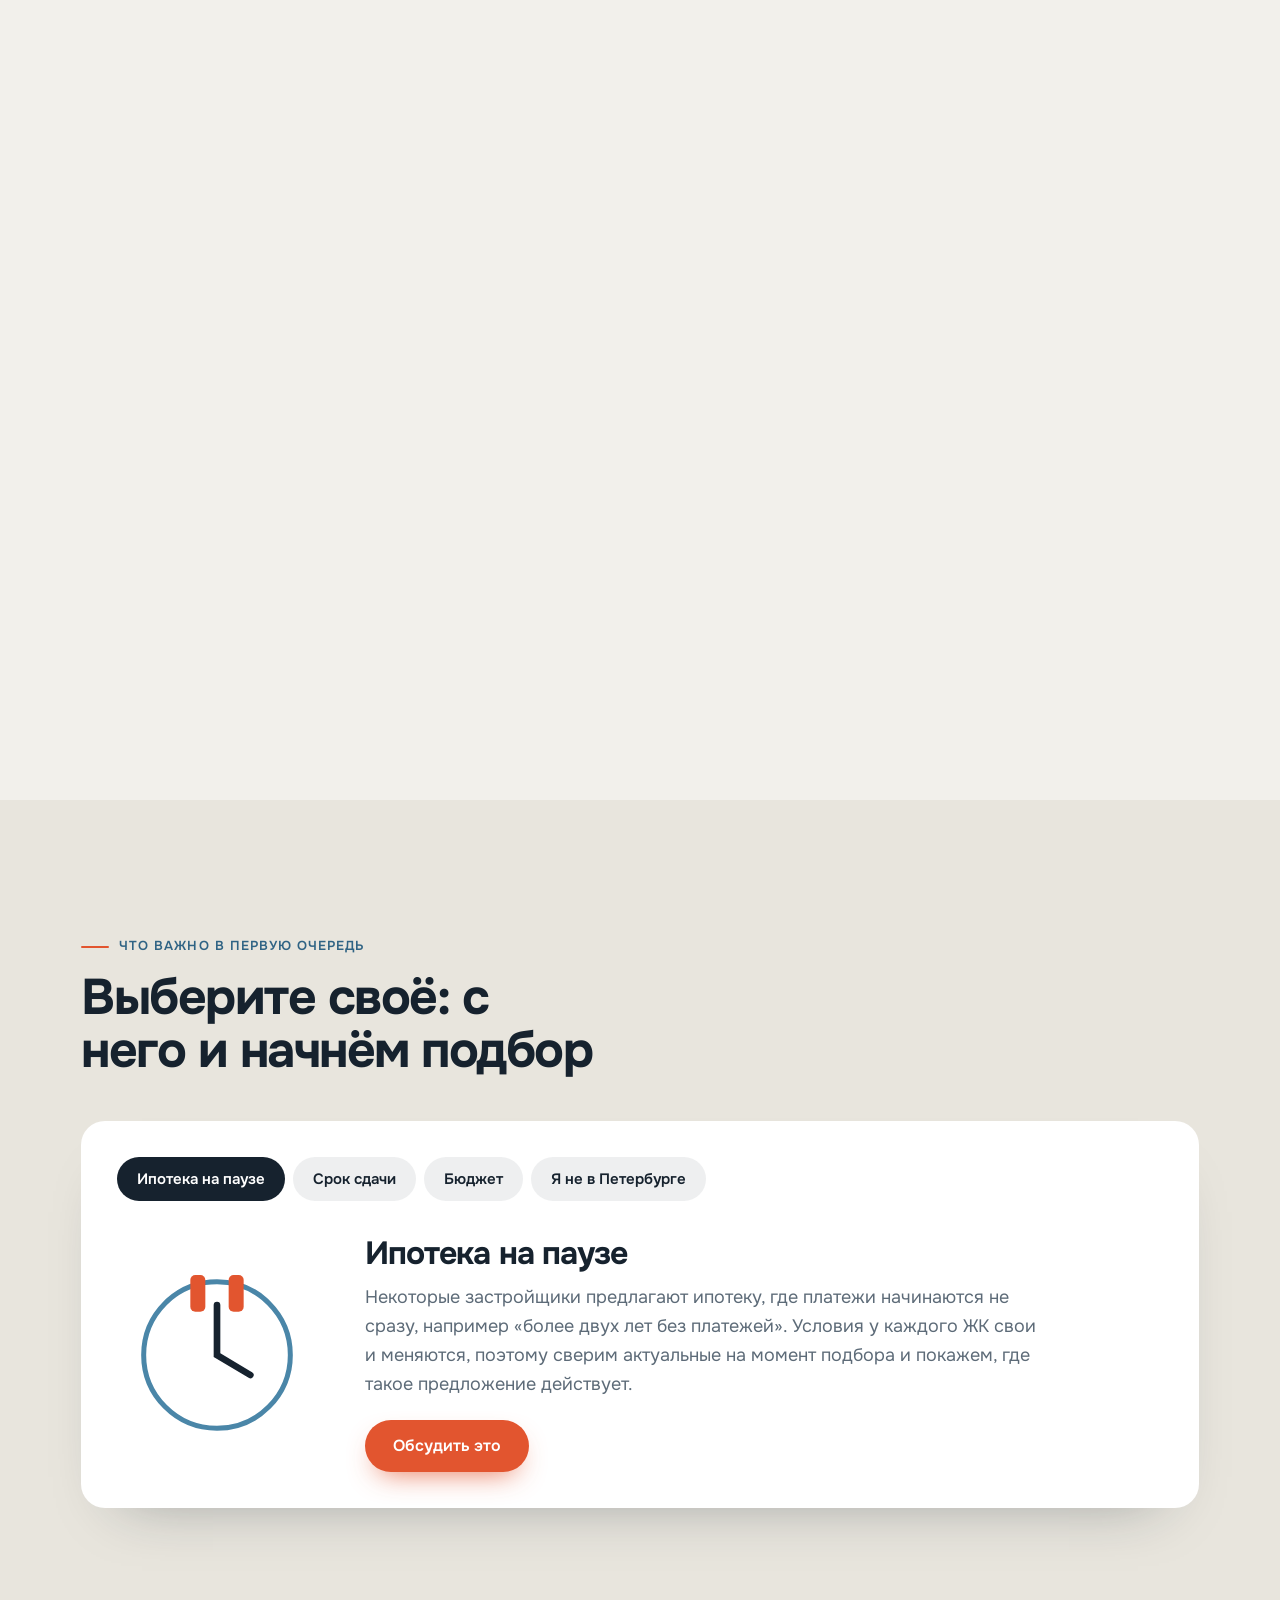
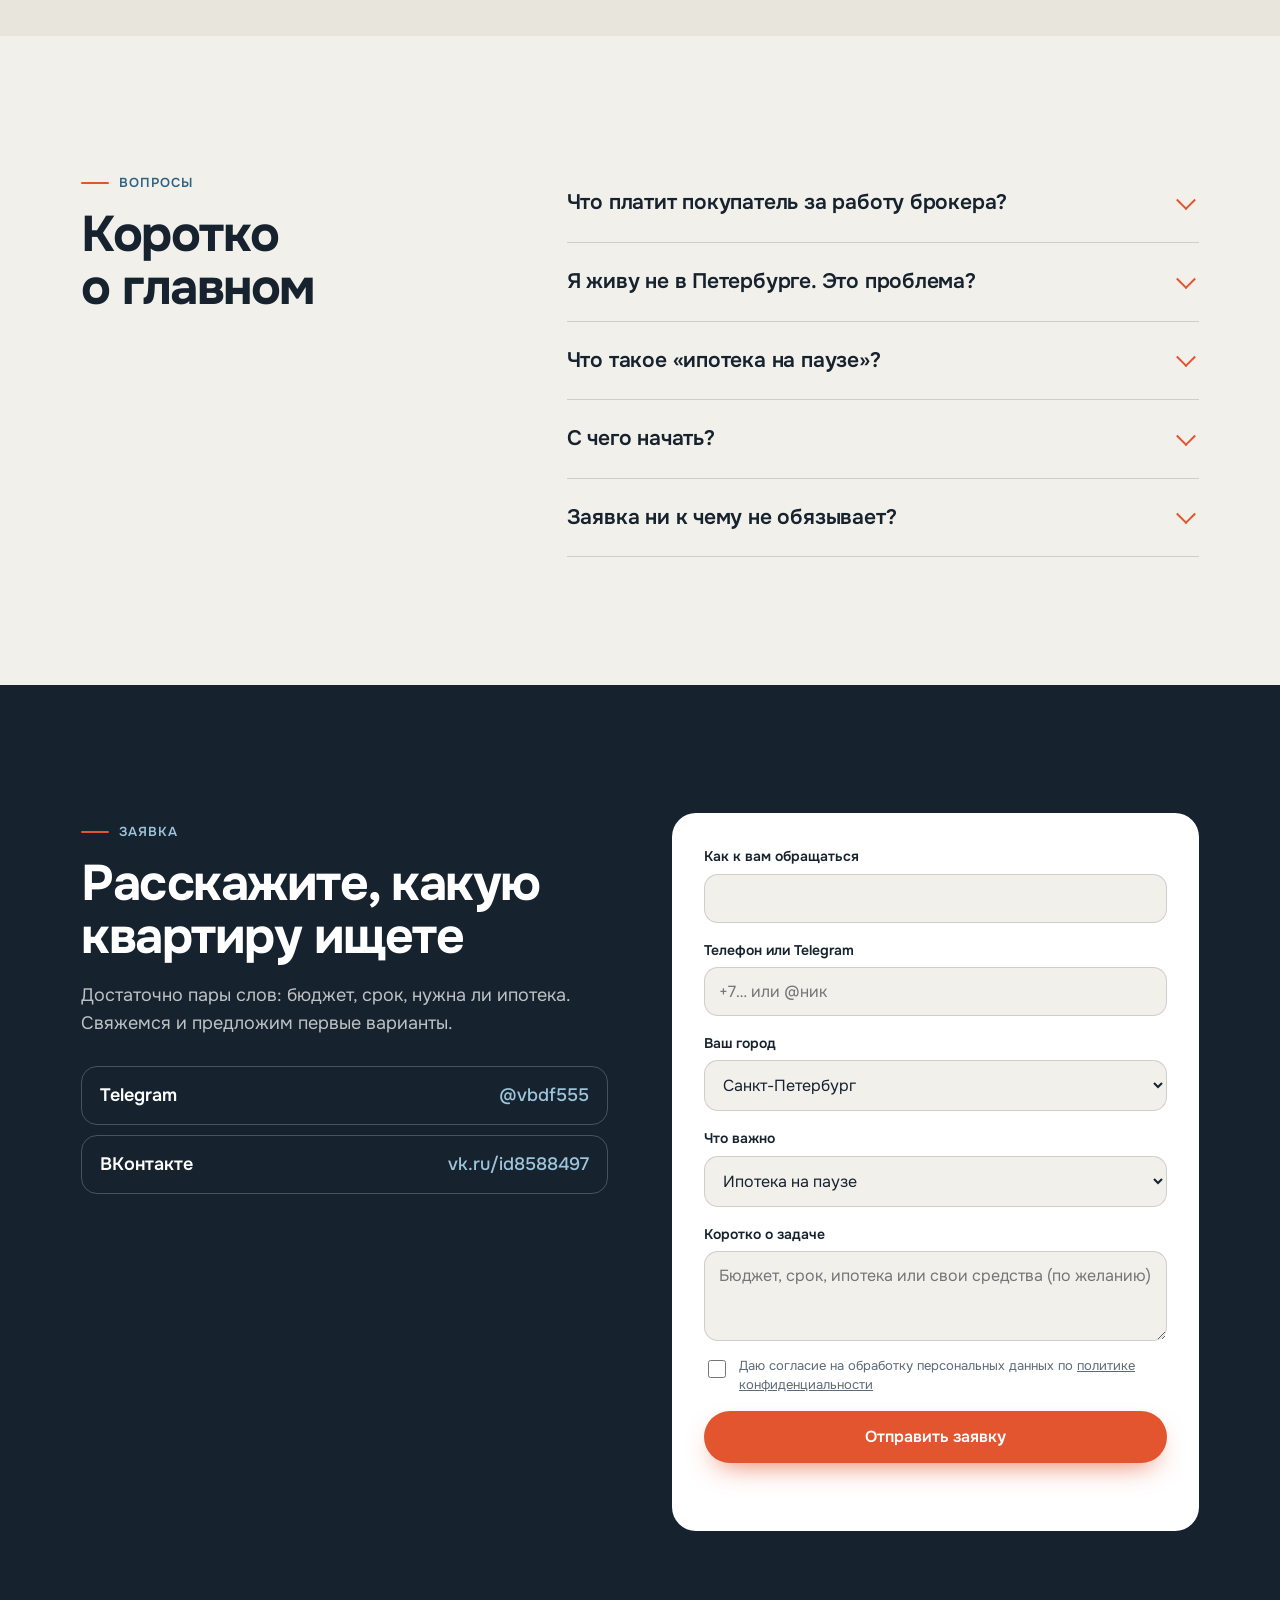
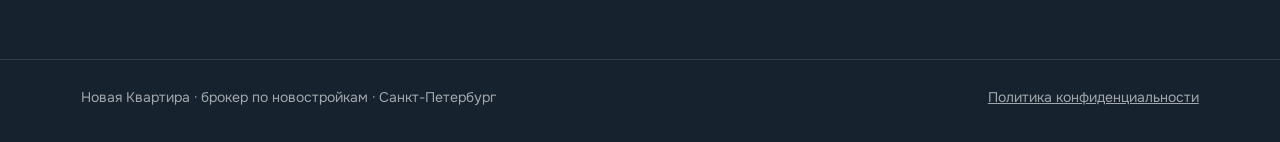
==== commit c0a4a5a2: "Правки клиента: заголовок «Новая Квартира без платежей 1,5 года», кнопка «Без первоначального взноса" ====
--- a/index.html
+++ b/index.html
@@ -37,13 +37,14 @@
 <main id="main">
 <section class="hero" id="top">
   <div class="wrap">
-    <span class="eyebrow">Новостройка без первоначального взноса · Санкт-Петербург</span>
+    <span class="eyebrow">Новая Квартира без платежей 1,5 года · Санкт-Петербург</span>
     <h1><span data-wave data-wave-min="360" data-wave-max="800" data-wave-radius="200">Квартира в Петербурге, даже если вы в другом городе</span></h1>
     <div class="hero__row">
       <p class="hero__sub">Подбор ЖК под бюджет и задачу, ипотека, сопровождение сделки до ключей. Работаем с покупателями из Петербурга, Москвы, Мурманска, Казани и Волгограда.</p>
       <div class="hero__cta">
         <a class="btn" href="#form" data-magnetic>Оставить заявку</a>
         <a class="btn btn--ghost" href="#path" data-magnetic>Посмотреть путь</a>
+        <a class="btn btn--ghost" href="#form" data-magnetic>Без первоначального взноса</a>
       </div>
     </div>
   </div>
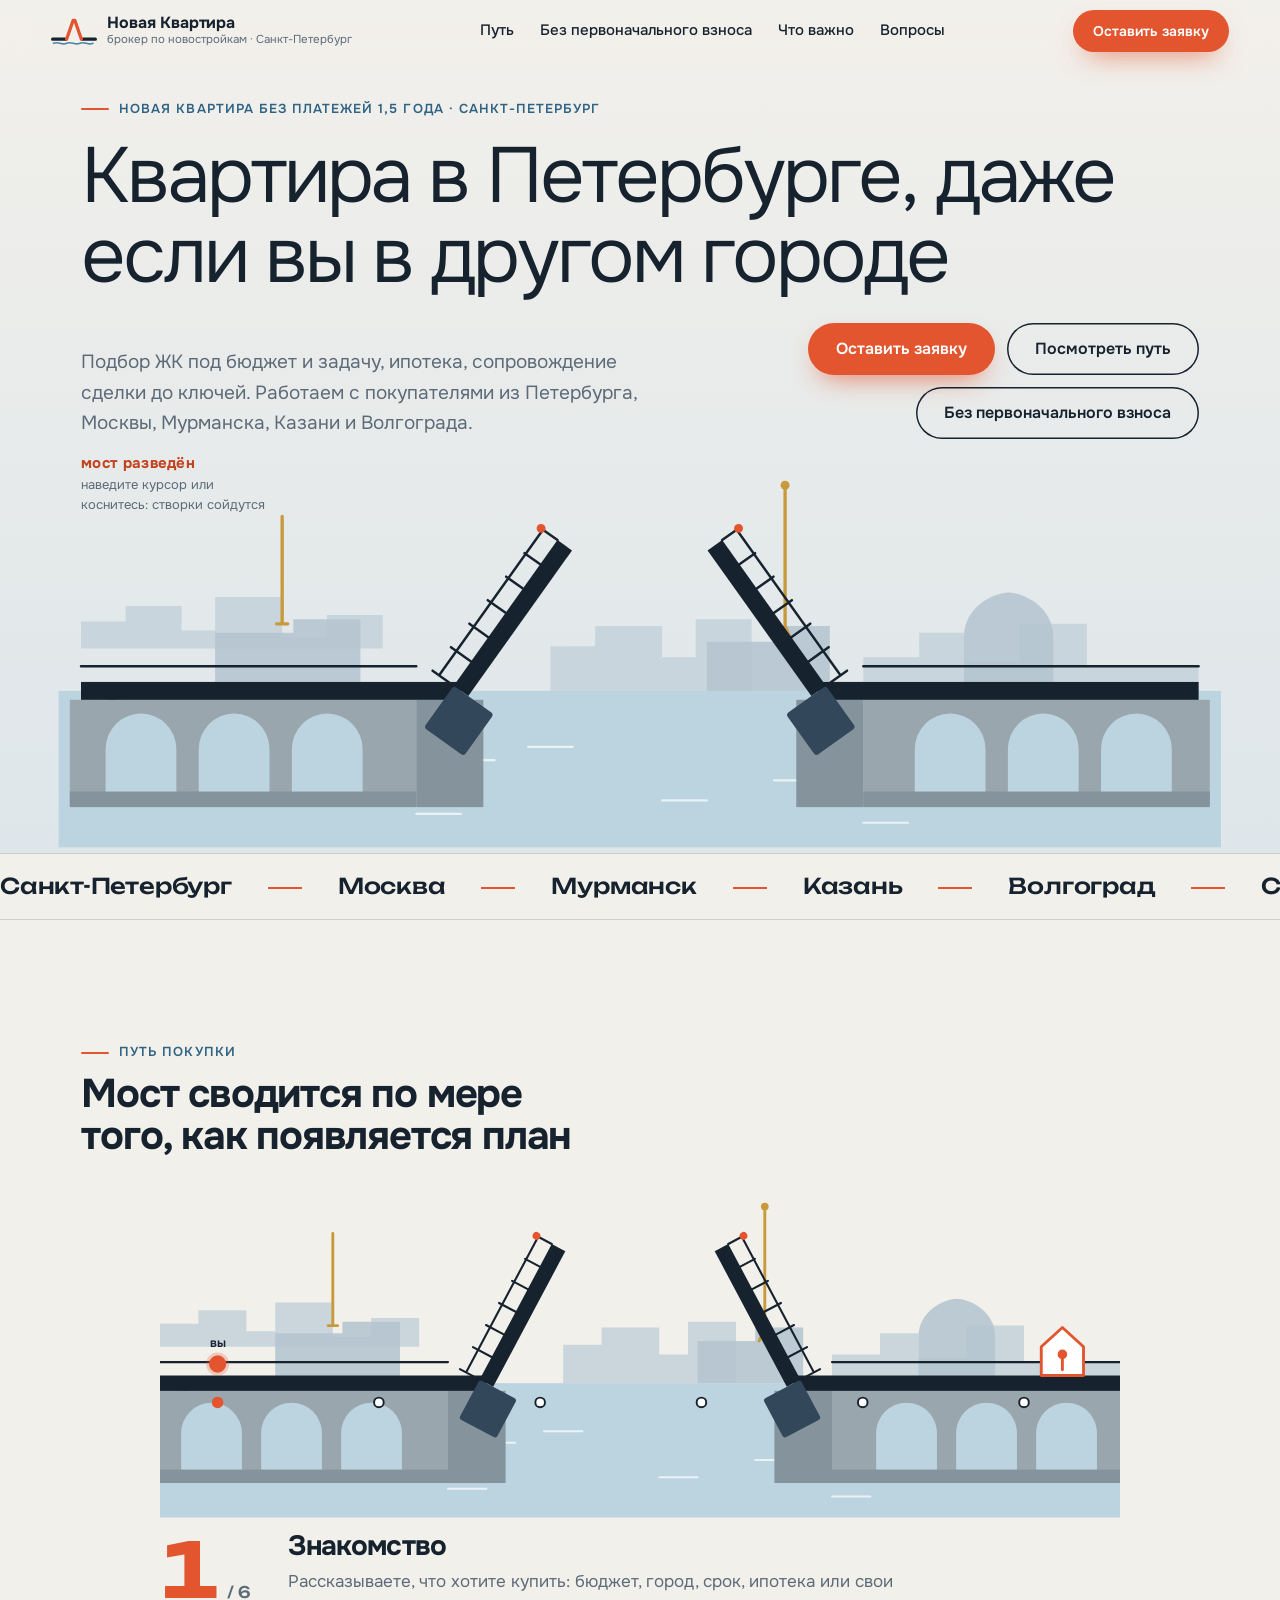
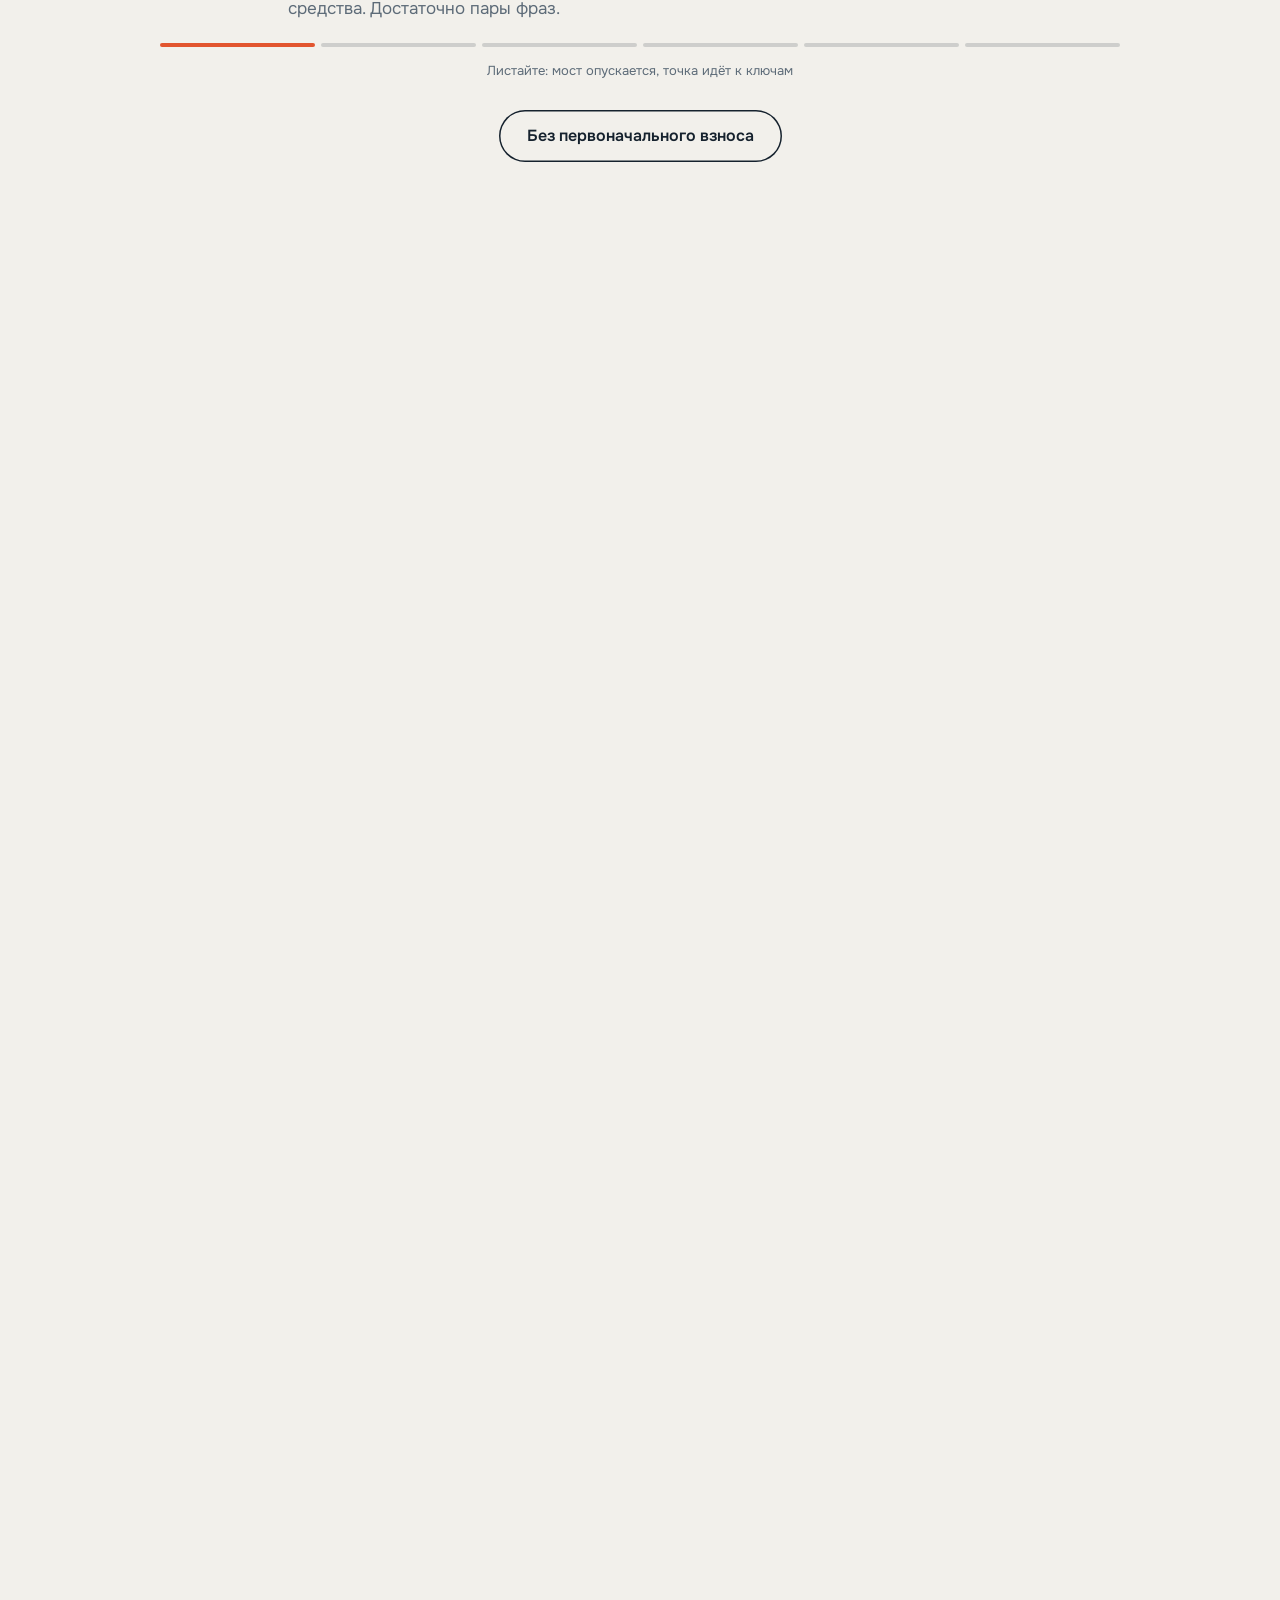
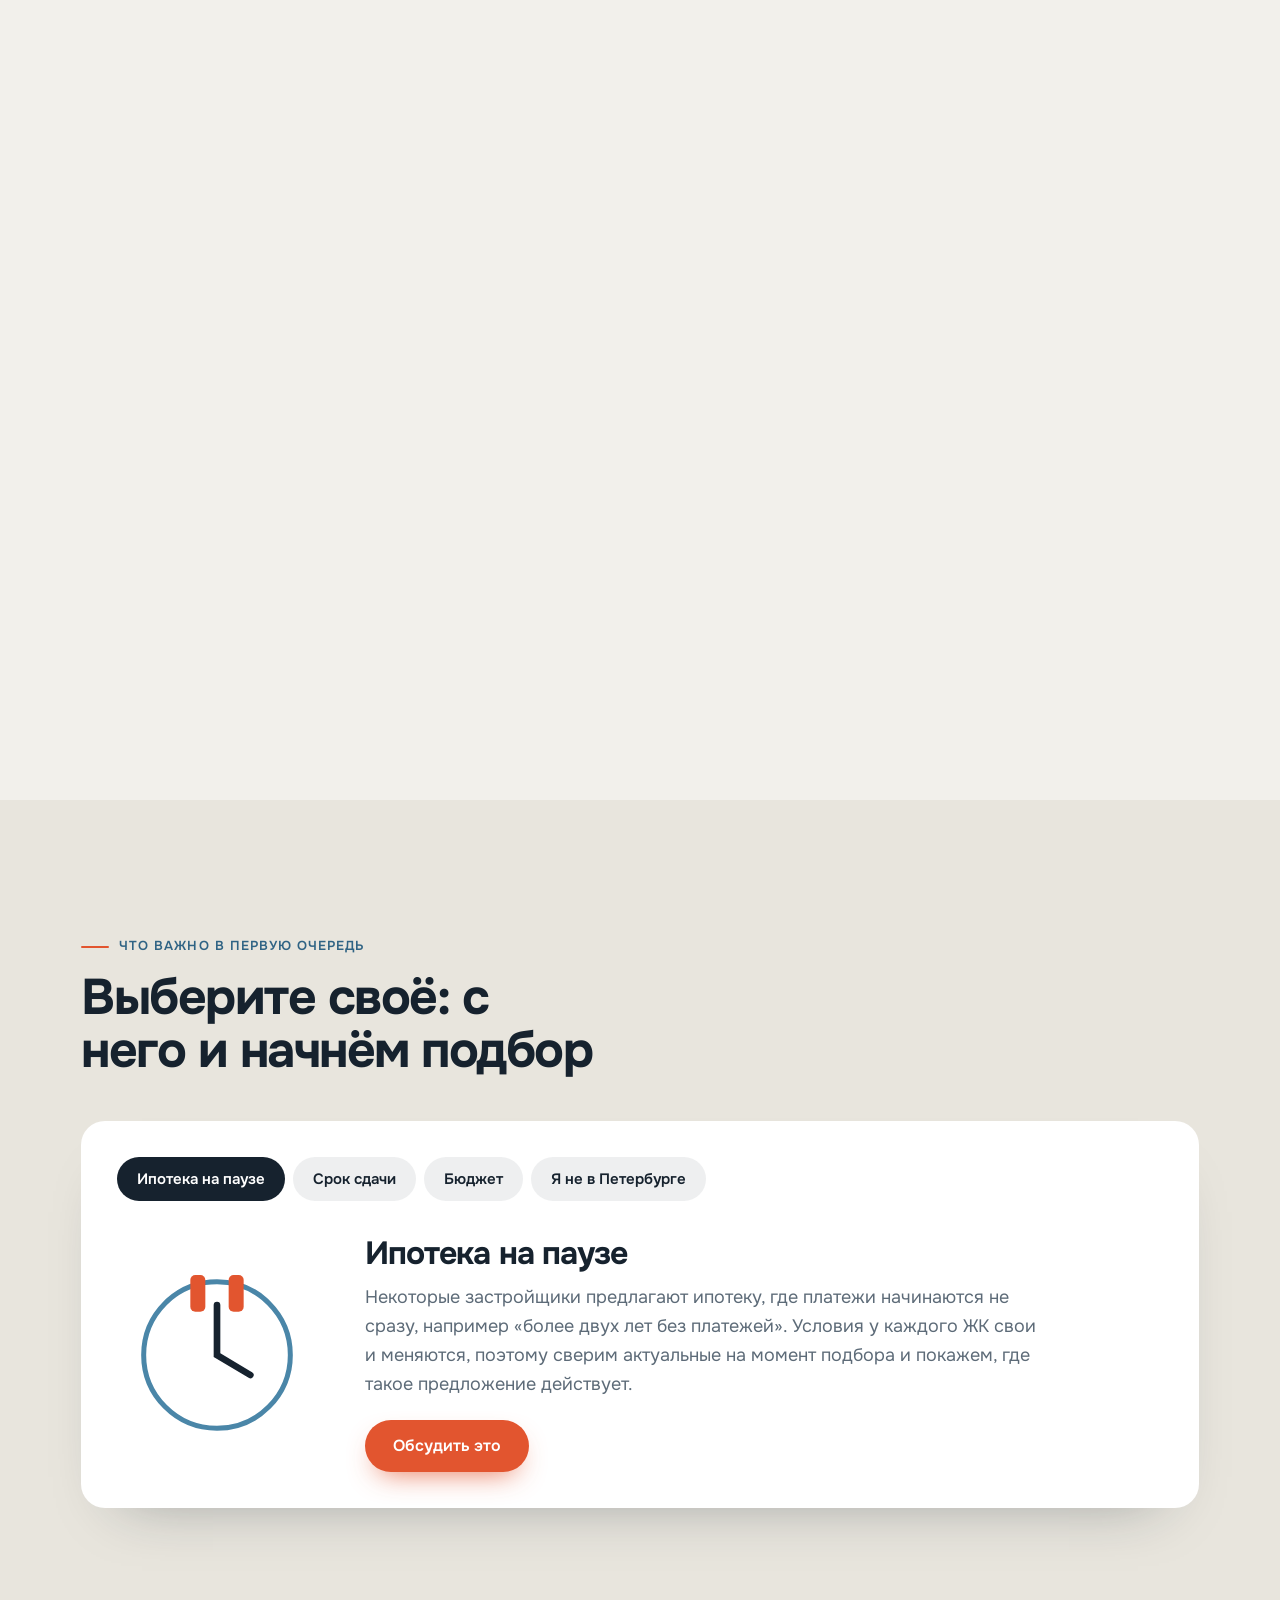
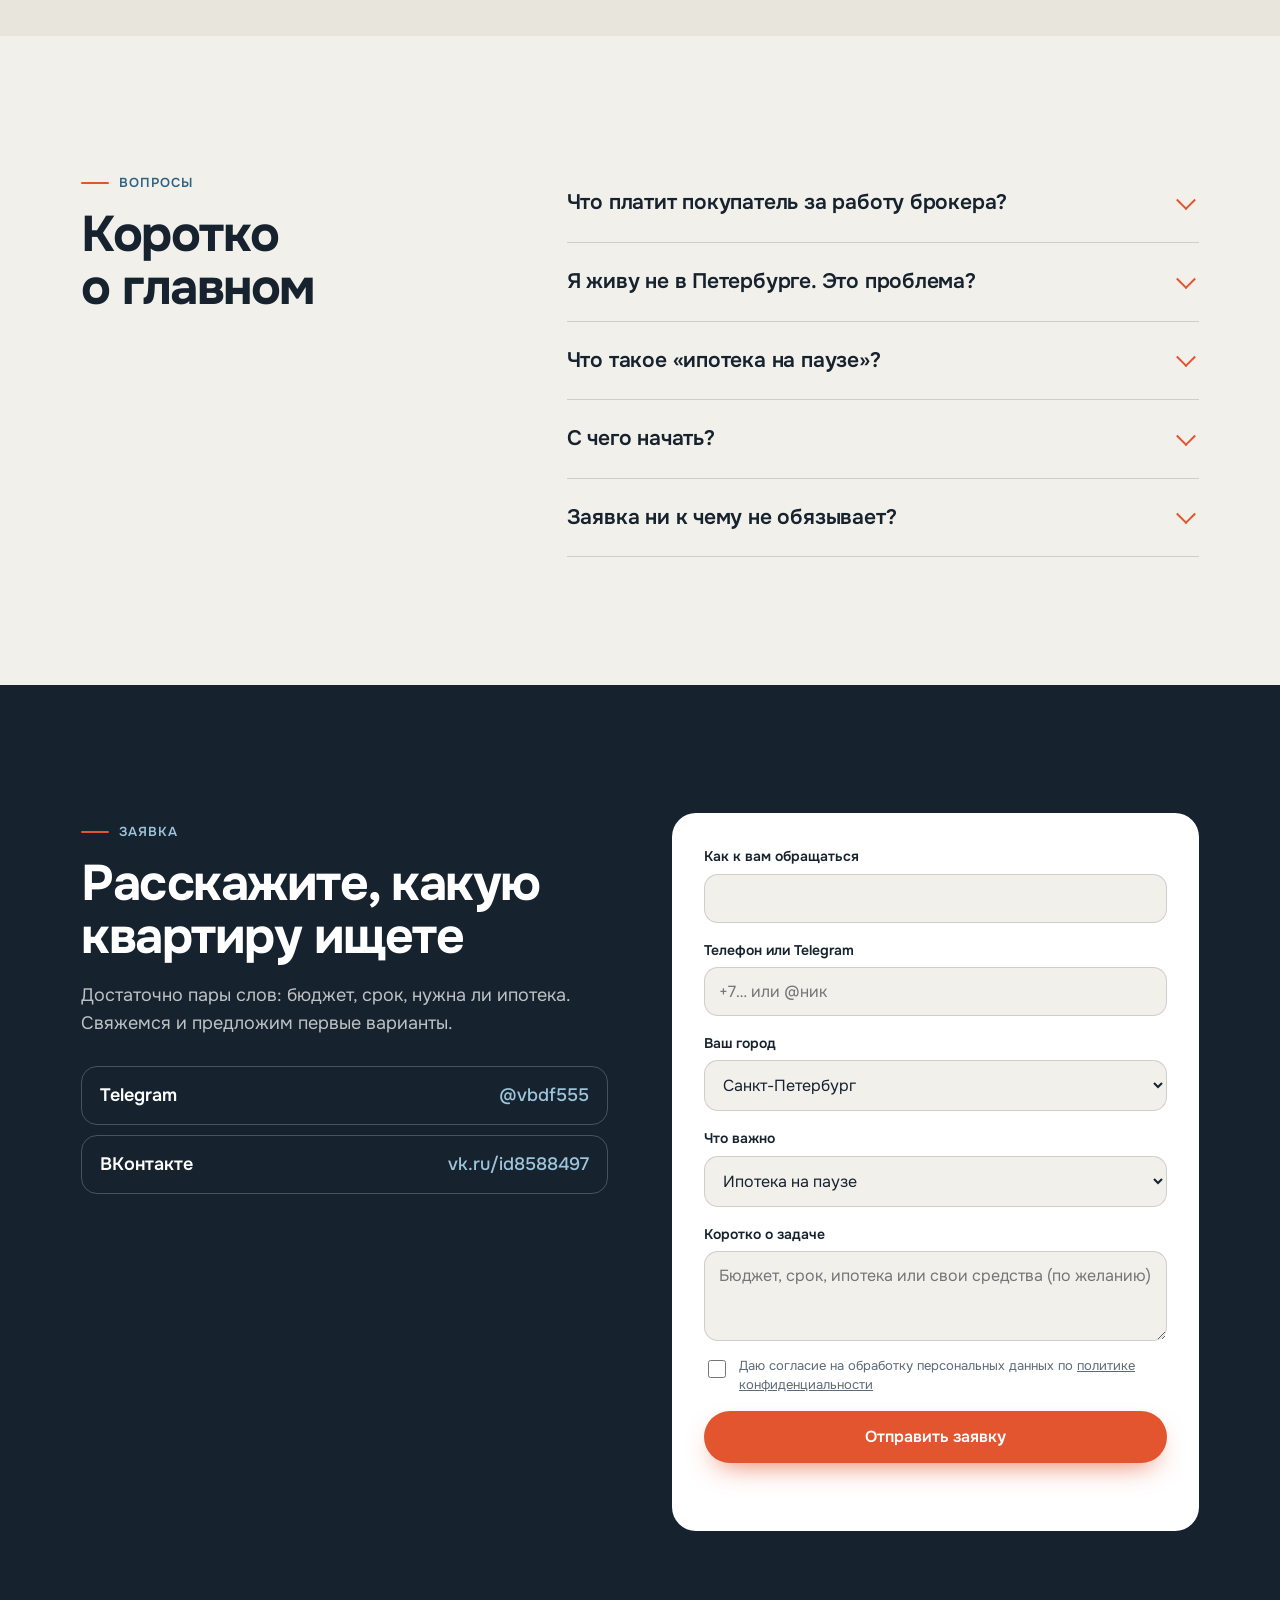
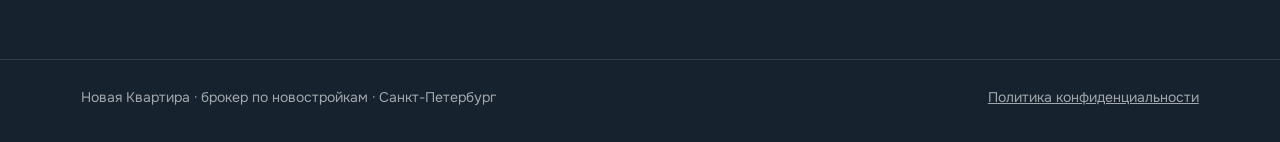
==== commit 292a842e: "Кнопка «Без первоначального взноса» в блоке Путь и в шапке Co-Authored-By: Claude Sonnet 5.5 <norepl" ====
--- a/index.html
+++ b/index.html
@@ -28,6 +28,7 @@
   </a>
   <nav class="nav" aria-label="Разделы">
     <a href="#path" data-roll>Путь</a>
+    <a href="#form" data-roll>Без первоначального взноса</a>
     <a href="#pick" data-roll>Что важно</a>
     <a href="#faq" data-roll>Вопросы</a>
   </nav>
@@ -74,6 +75,7 @@
         <div class="scene__bar" id="stBar" aria-hidden="true"><i></i><i></i><i></i><i></i><i></i><i></i></div>
       </div>
       <p class="scene__hint">Листайте: мост опускается, точка идёт к ключам</p>
+      <p class="scene__cta"><a class="btn btn--ghost" href="#form" data-magnetic>Без первоначального взноса</a></p>
     </div>
   </div>
   <ol class="sr" aria-label="Шаги по порядку">
--- a/styles.css
+++ b/styles.css
@@ -155,3 +155,6 @@
 @media (prefers-reduced-motion:reduce){
   .ticker__t,.wave,.boat,.pulse{animation:none}
 }
+
+.scene__cta{margin:14px 0 0;text-align:center;position:relative;z-index:3}
+@media(max-width:900px){.nav a[href="#form"]{display:none}}
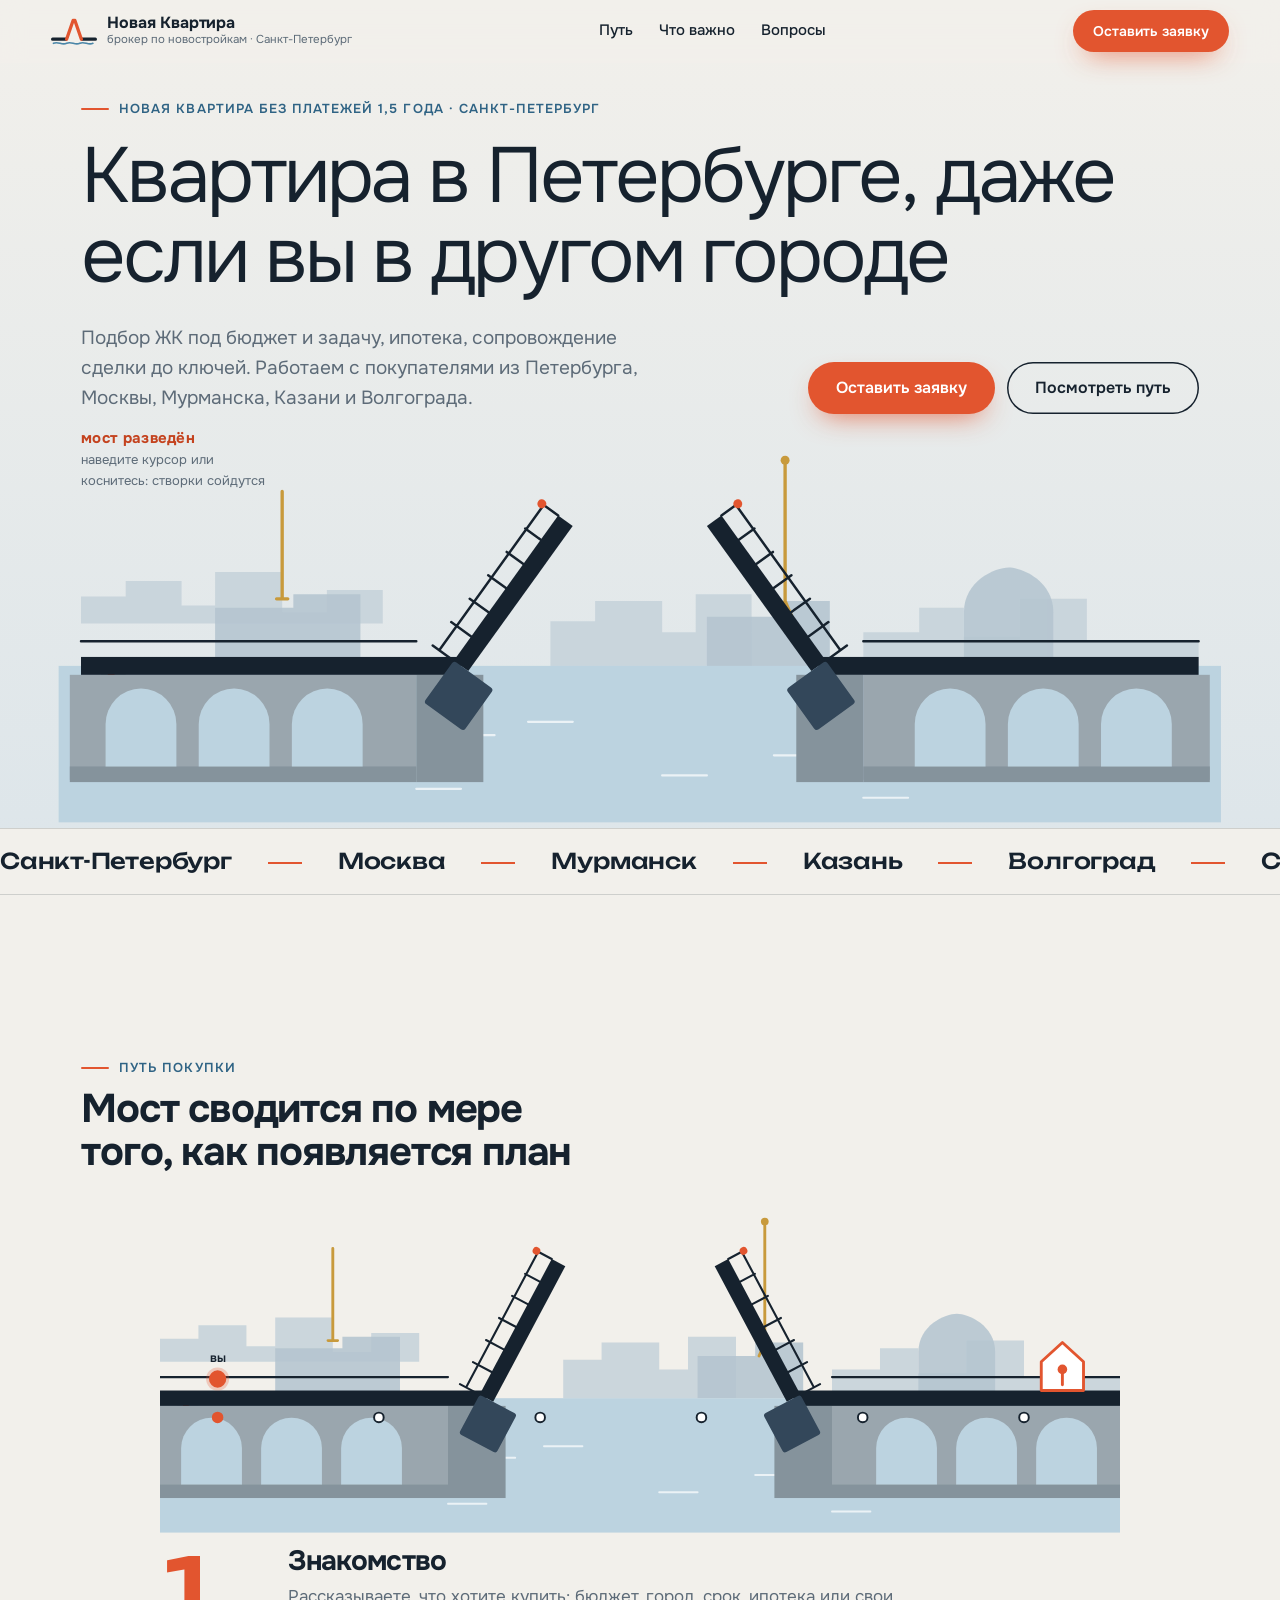
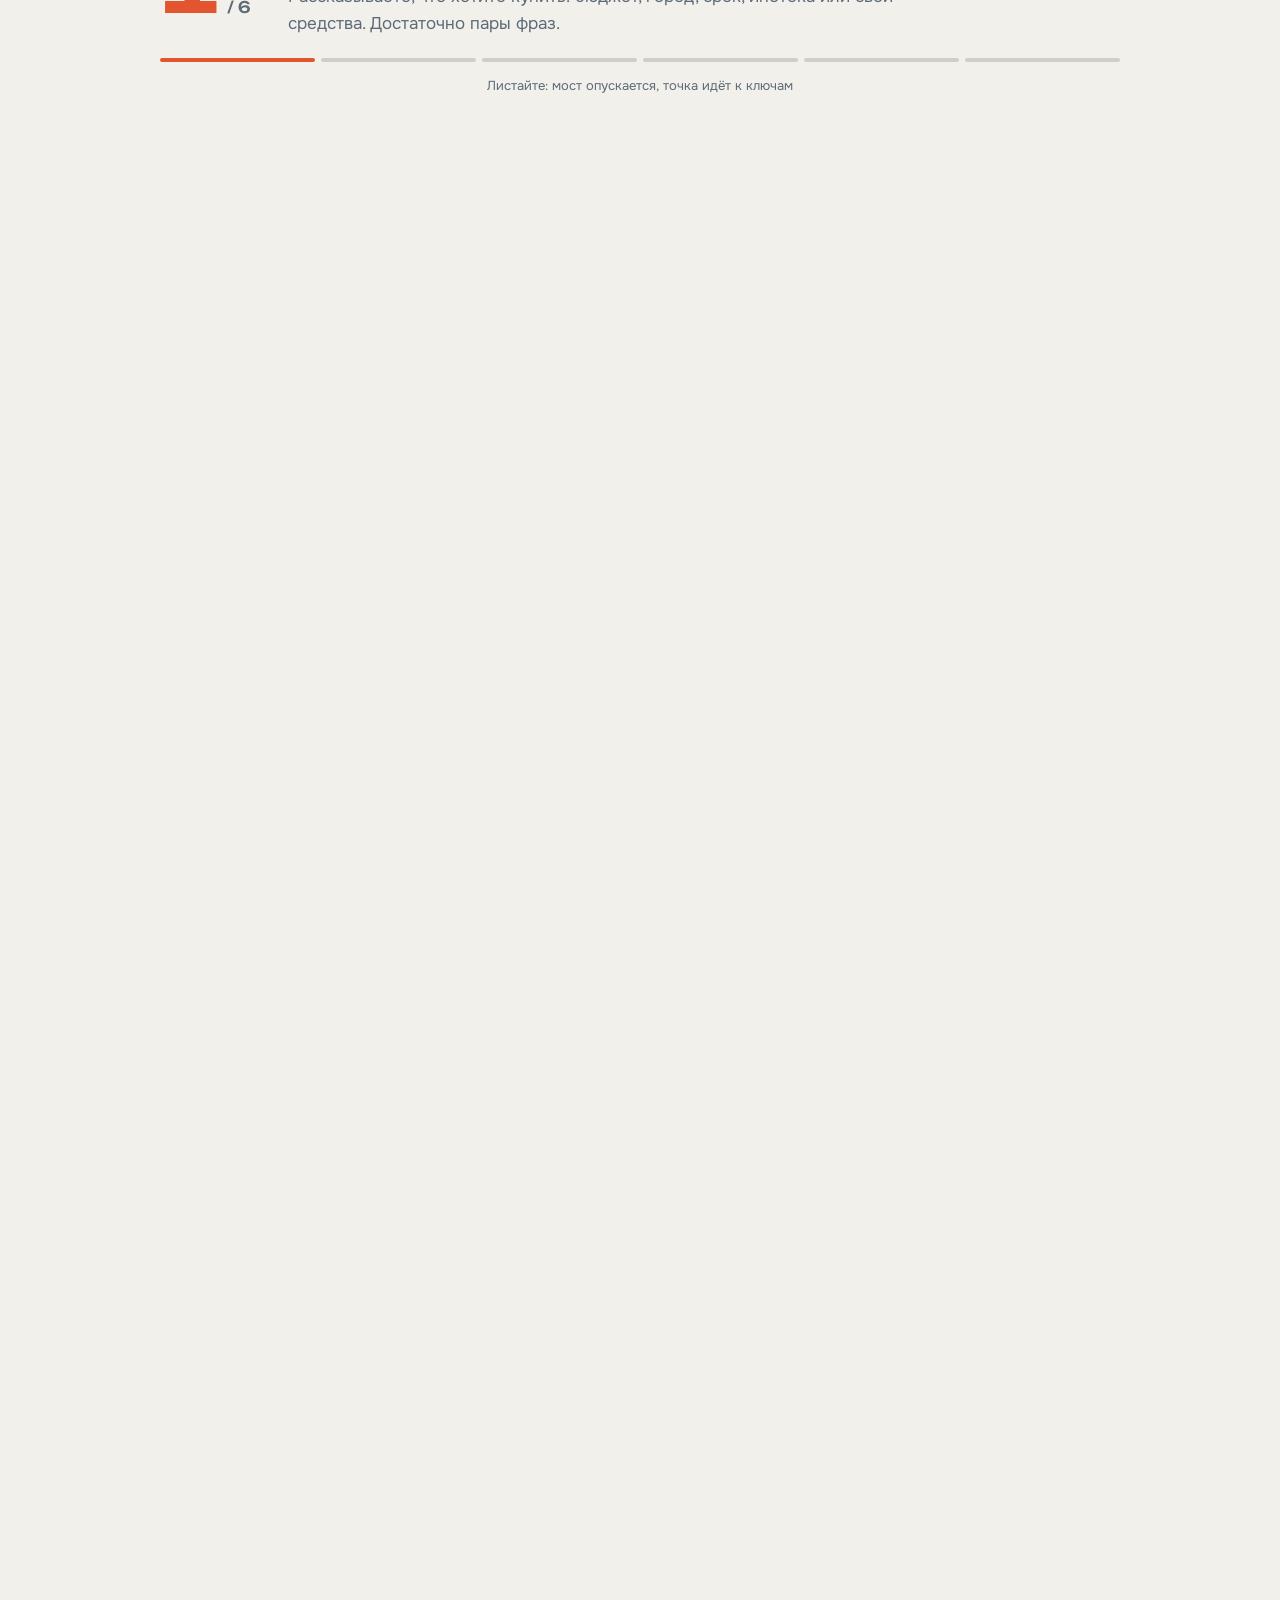
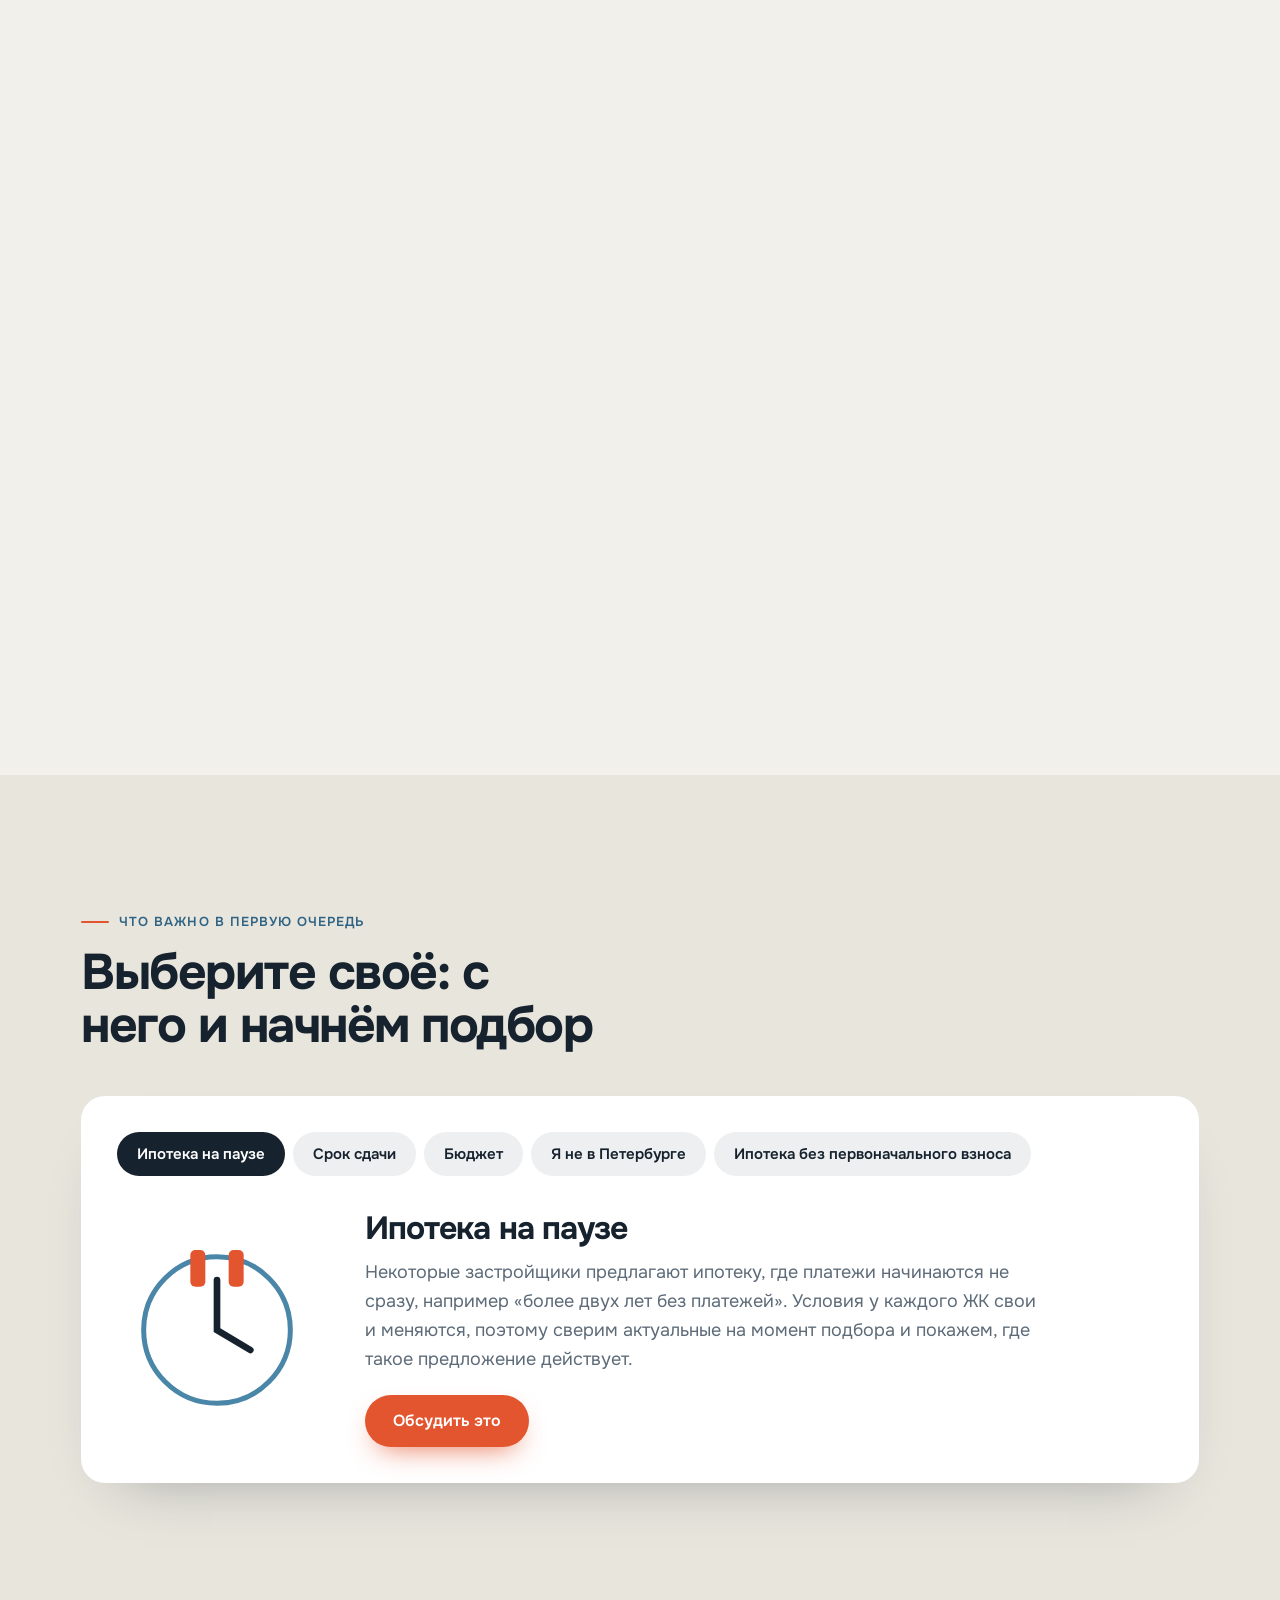
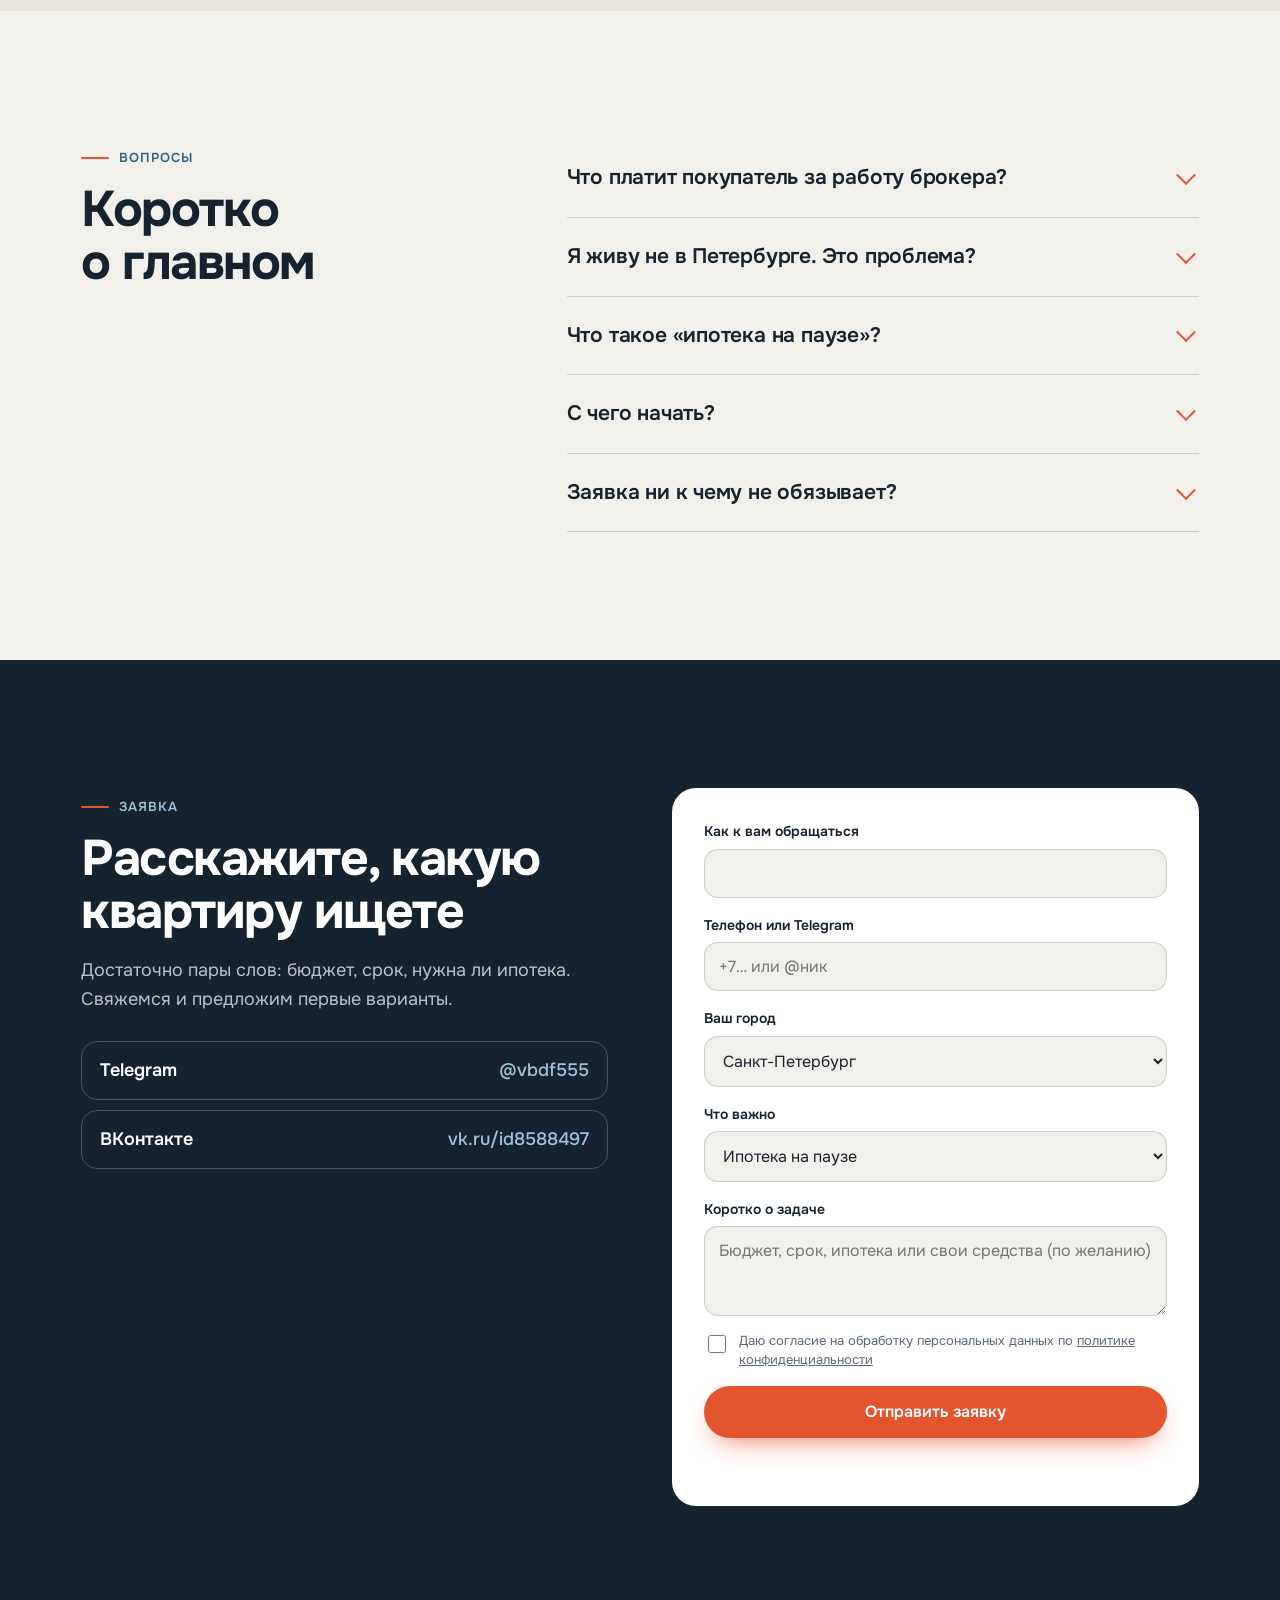
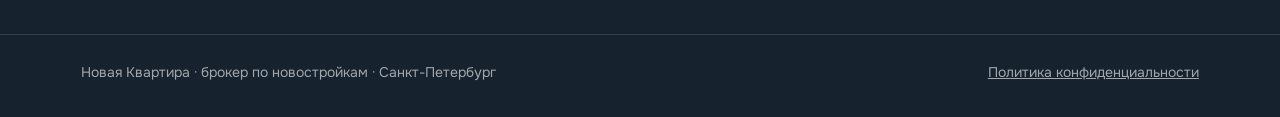
==== commit 53d3d815: "Убрана отдельная кнопка, добавлен пункт в Что важно Co-Authored-By: Claude Sonnet 5.5 <noreply@anthr" ====
--- a/index.html
+++ b/index.html
@@ -28,7 +28,6 @@
   </a>
   <nav class="nav" aria-label="Разделы">
     <a href="#path" data-roll>Путь</a>
-    <a href="#form" data-roll>Без первоначального взноса</a>
     <a href="#pick" data-roll>Что важно</a>
     <a href="#faq" data-roll>Вопросы</a>
   </nav>
@@ -45,7 +44,6 @@
       <div class="hero__cta">
         <a class="btn" href="#form" data-magnetic>Оставить заявку</a>
         <a class="btn btn--ghost" href="#path" data-magnetic>Посмотреть путь</a>
-        <a class="btn btn--ghost" href="#form" data-magnetic>Без первоначального взноса</a>
       </div>
     </div>
   </div>
@@ -75,7 +73,6 @@
         <div class="scene__bar" id="stBar" aria-hidden="true"><i></i><i></i><i></i><i></i><i></i><i></i></div>
       </div>
       <p class="scene__hint">Листайте: мост опускается, точка идёт к ключам</p>
-      <p class="scene__cta"><a class="btn btn--ghost" href="#form" data-magnetic>Без первоначального взноса</a></p>
     </div>
   </div>
   <ol class="sr" aria-label="Шаги по порядку">
@@ -100,6 +97,7 @@
         <button role="tab" data-k="term" aria-selected="false">Срок сдачи</button>
         <button role="tab" data-k="budget" aria-selected="false">Бюджет</button>
         <button role="tab" data-k="city" aria-selected="false">Я не в Петербурге</button>
+        <button role="tab" data-k="nofee" aria-selected="false">Ипотека без первоначального взноса</button>
       </div>
       <div class="pick__body">
         <div class="pick__mark" aria-hidden="true"><svg viewBox="0 0 120 120" id="pickSvg"></svg></div>
@@ -154,6 +152,7 @@
           <option value="term">Срок сдачи</option>
           <option value="budget">Бюджет</option>
           <option value="city">Я не в Петербурге</option>
+          <option value="nofee">Ипотека без первоначального взноса</option>
           <option value="other">Пока не знаю, нужен совет</option>
         </select>
       </label>
